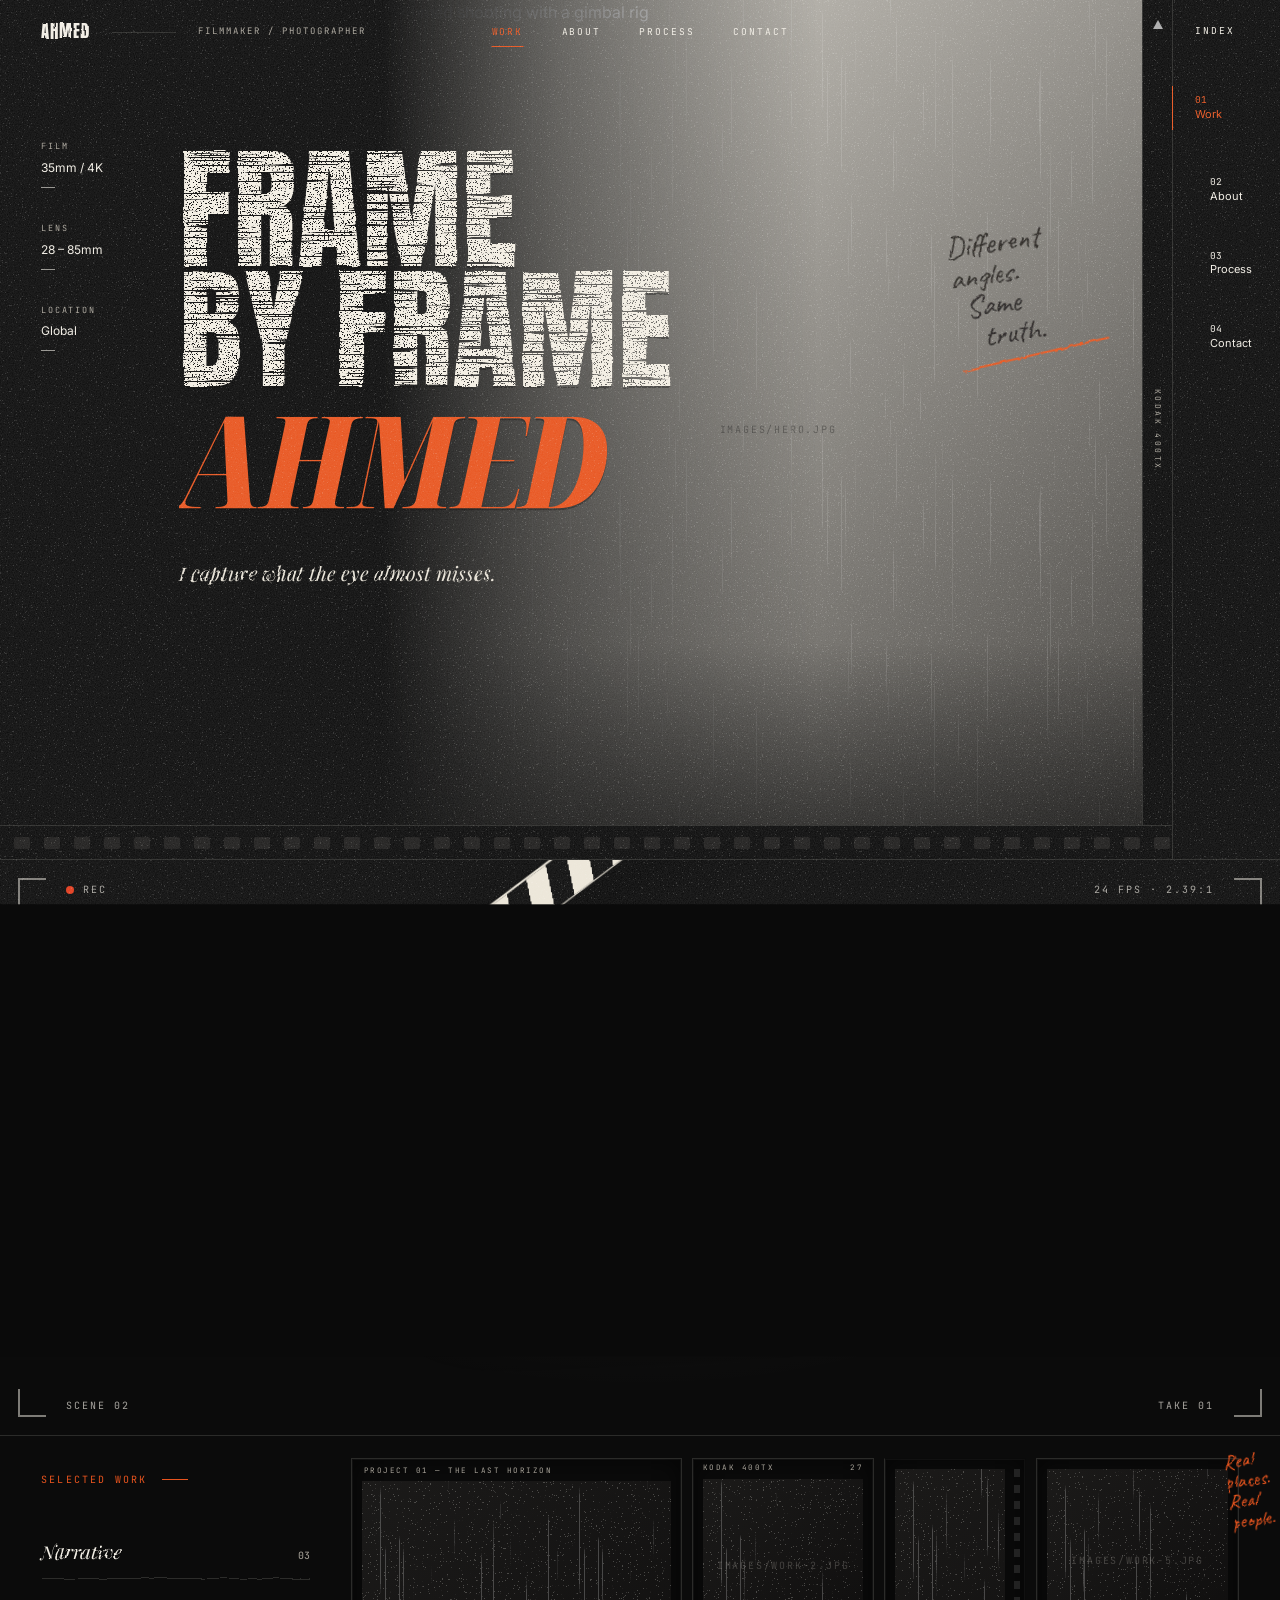
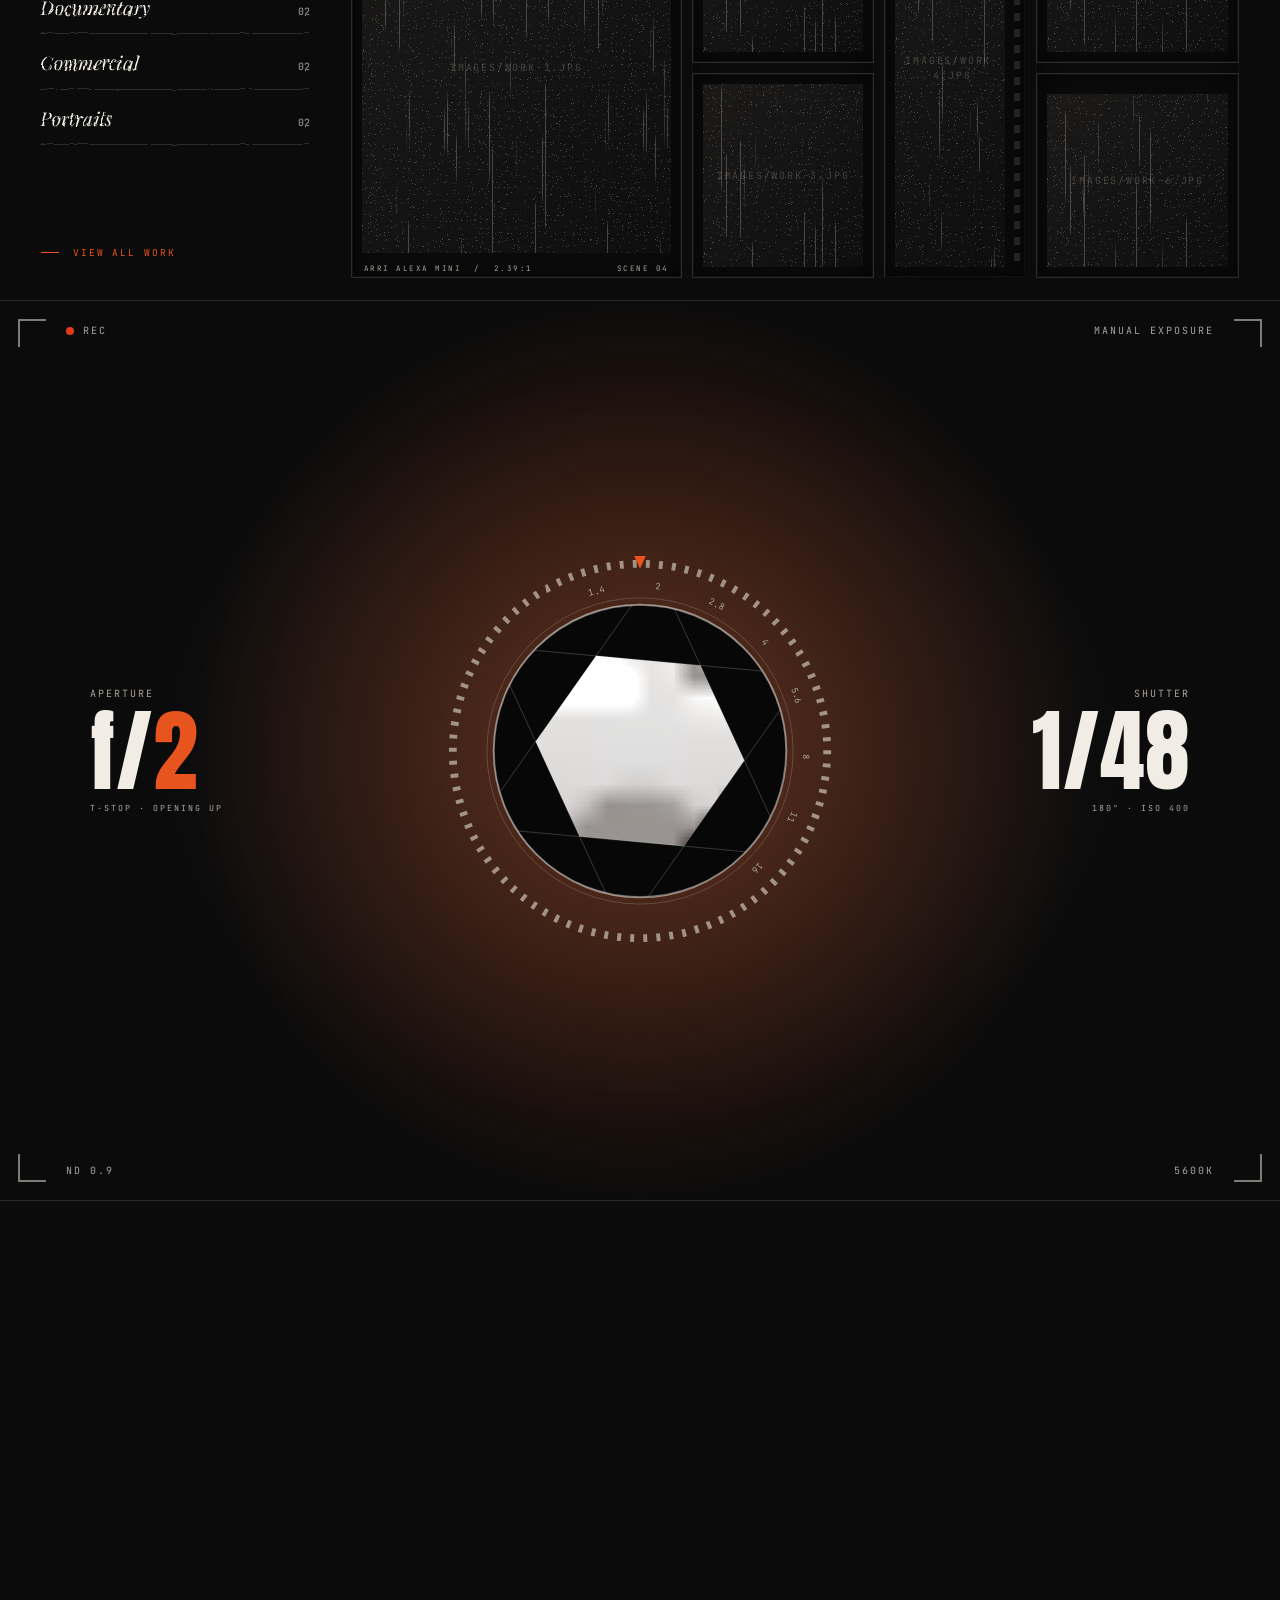
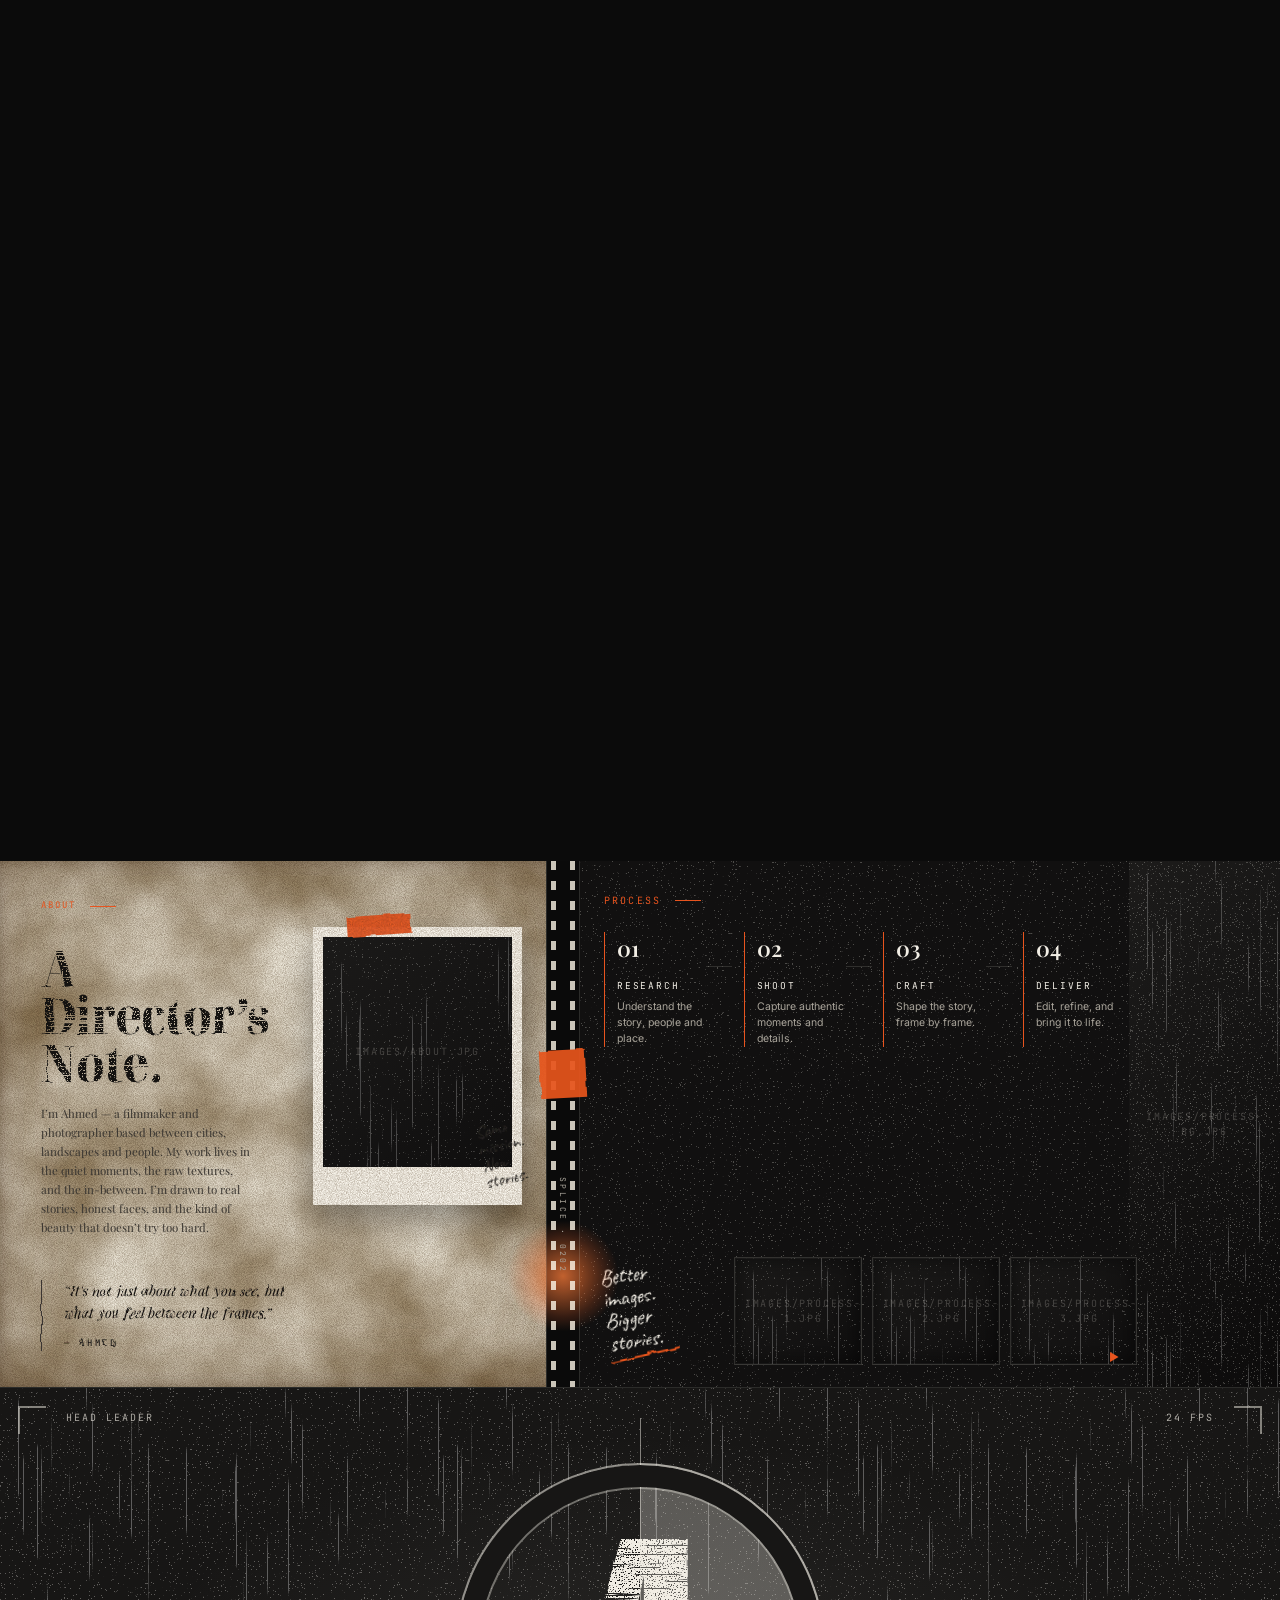
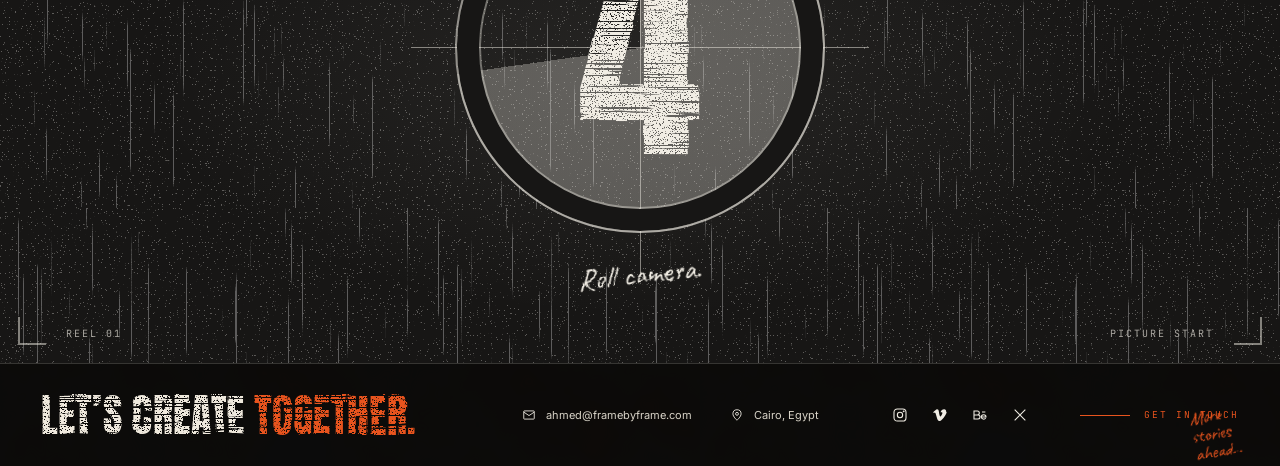
==== reference.html @ 362f600e "Add photographer portfolio website Co-authored-by: Copilot <223556219+Copilot@users.noreply.github.c" ====
<!DOCTYPE html>
<html lang="en">
<head>
<meta charset="UTF-8">
<meta name="viewport" content="width=device-width, initial-scale=1">
<title>Ahmed — Filmmaker / Photographer</title>
<meta name="description" content="Ahmed — Frame by Frame. Filmmaker and photographer. I capture what the eye almost misses.">
<link rel="preconnect" href="https://fonts.googleapis.com">
<link rel="preconnect" href="https://fonts.gstatic.com" crossorigin>
<link href="https://fonts.googleapis.com/css2?family=Anton&family=Caveat:wght@500;600&family=Inter:wght@400;500;600&family=Noto+Serif+Display:ital,wdth,wght@0,62.5..100,400..900;1,62.5..100,400..900&family=JetBrains+Mono:wght@400;500&family=Playfair+Display:ital,wght@0,600;0,700;0,900;1,400;1,700;1,900&display=swap" rel="stylesheet">
<script>if(!matchMedia('(prefers-reduced-motion: reduce)').matches)document.documentElement.classList.add('intro-lock');</script>
<noscript><style>#intro{display:none!important}.intro-lock *{opacity:1!important}.hero-title .ch,.hero-title .pull em{opacity:1!important;transform:none!important}</style></noscript>
<style>
/* =========================================================
   TOKENS
========================================================= */
:root{
  --bg:#0b0b0b;
  --bg-2:#111010;
  --panel:#151413;
  --line:rgba(241,237,228,.14);
  --text:#f1ede4;
  --muted:#a9a49a;
  --paper:#ece6d8;
  --ink:#141210;
  --accent:#e8541e;
  --accent-2:#ff6a2d;
  --f-display:"Playfair Display","Times New Roman",serif;
  --f-hero:"Noto Serif Display","Playfair Display",serif;
  --f-impact:"Anton","Impact",sans-serif;
  --f-body:"Inter",system-ui,sans-serif;
  --f-mono:"JetBrains Mono",ui-monospace,monospace;
  --f-hand:"Caveat","Segoe Script",cursive;
  --pad:clamp(18px,3.2vw,48px);
}
*{box-sizing:border-box;margin:0;padding:0}
html{scroll-behavior:smooth;-webkit-text-size-adjust:100%}
body{background:var(--bg);color:var(--text);font-family:var(--f-body);line-height:1.5;overflow-x:hidden;-webkit-font-smoothing:antialiased}
img{display:block;max-width:100%}
a{color:inherit;text-decoration:none}
ul{list-style:none}
:focus-visible{outline:2px solid var(--accent);outline-offset:3px}

/* film grain overlay */
body::after{
  content:"";position:fixed;inset:-50%;width:200%;height:200%;pointer-events:none;z-index:999;opacity:.09;
  background-image:url("data:image/svg+xml;utf8,<svg xmlns='http://www.w3.org/2000/svg' width='220' height='220'><filter id='n'><feTurbulence type='fractalNoise' baseFrequency='.85' numOctaves='2' stitchTiles='stitch'/><feColorMatrix values='0 0 0 0 1  0 0 0 0 1  0 0 0 0 1  0 0 0 .9 0'/></filter><rect width='100%' height='100%' filter='url(%23n)'/></svg>");
  animation:grain 1s steps(6) infinite;
}
@keyframes grain{
  0%{transform:translate(0,0)}20%{transform:translate(-3%,2%)}40%{transform:translate(2%,-3%)}
  60%{transform:translate(-2%,-1%)}80%{transform:translate(3%,3%)}100%{transform:translate(0,0)}
}

/* =========================================================
   SHARED PIECES
========================================================= */
.mono{font-family:var(--f-mono);font-size:10px;letter-spacing:.22em;text-transform:uppercase}
.label{display:flex;align-items:center;gap:14px;color:var(--accent);font-family:var(--f-mono);font-size:10px;letter-spacing:.22em;text-transform:uppercase}
.label::after{content:"";width:26px;height:1px;background:var(--accent)}
.hand{font-family:var(--f-hand);color:var(--accent);line-height:1;transform:rotate(-6deg);display:inline-block}
.underline-hand{display:block;height:2px;background:var(--accent);border-radius:2px;transform:rotate(-5deg);margin-top:8px}

/* image slots: empty frame until you drop an image in /images */
.ph{position:relative;background:
  linear-gradient(135deg,#1b1a19,#0f0e0e);overflow:hidden}
.ph img{position:absolute;inset:0;width:100%;height:100%;object-fit:cover;filter:grayscale(1) contrast(1.08) brightness(.95);transition:filter .6s ease,transform 1.2s ease}
.ph::before{ /* shown only while the image is missing */
  content:attr(data-file);position:absolute;inset:0;display:grid;place-items:center;text-align:center;padding:10px;
  font-family:var(--f-mono);font-size:10px;letter-spacing:.18em;color:rgba(241,237,228,.22);text-transform:uppercase}
.ph.loaded::before{display:none}
.ph.has-color img{filter:grayscale(.15) contrast(1.05) sepia(.25) saturate(1.2)}
.frame:hover .ph img{transform:scale(1.04)}

/* =========================================================
   HERO
========================================================= */
.hero{position:relative;min-height:min(100vh,860px);display:grid;grid-template-columns:clamp(150px,14vw,190px) 1fr clamp(96px,9vw,108px);
  border-bottom:1px solid var(--line);overflow:hidden;isolation:isolate}
.topbar{position:absolute;top:0;left:0;right:0;z-index:20;height:64px;display:flex;align-items:center;padding:0 var(--pad);gap:22px}
.logo{font-family:var(--f-impact);font-size:17px;letter-spacing:.06em}
.topbar .rule{width:clamp(30px,6vw,64px);height:1px;background:var(--line)}
.topbar .role{color:var(--muted);font-size:9px}
.nav{position:absolute;left:50%;transform:translateX(-50%);display:flex;gap:clamp(22px,3vw,42px)}
.nav a{font-family:var(--f-mono);font-size:9.5px;letter-spacing:.2em;text-transform:uppercase;padding:8px 0;position:relative;transition:color .3s}
.nav a:hover,.nav a.active{color:var(--accent)}
.nav a.active::after{content:"";position:absolute;left:0;right:0;bottom:0;height:1px;background:var(--accent)}
.burger{display:none;margin-left:auto;background:none;border:1px solid var(--line);width:38px;height:38px;cursor:pointer;position:relative;z-index:30}
.burger span{position:absolute;left:10px;right:10px;height:1px;background:var(--text);transition:.3s}
.burger span:nth-child(1){top:14px}.burger span:nth-child(2){top:22px}
.burger.open span:nth-child(1){top:18px;transform:rotate(45deg)}
.burger.open span:nth-child(2){top:18px;transform:rotate(-45deg)}

.meta{padding:140px 0 60px var(--pad);display:flex;flex-direction:column;gap:34px;z-index:5}
.meta div span{display:block;color:var(--muted);font-family:var(--f-mono);font-size:8.5px;letter-spacing:.22em;margin-bottom:6px}
.meta div p{font-size:12px}
.meta div::after{content:"";display:block;width:14px;height:1px;background:var(--text);margin-top:10px;opacity:.6}

.hero-main{position:relative;padding:150px 0 70px 0;z-index:5;min-width:0}
.hero-title{font-family:Impact,"Haettenschweiler","Arial Narrow Bold","Anton",sans-serif;font-weight:400;font-size:clamp(60px,10.4vw,156px);line-height:.9;letter-spacing:.005em;text-transform:uppercase;color:#f3eee3;text-shadow:0 2px 0 rgba(0,0,0,.35)}
.hero-title em{display:block;font-family:var(--f-hero);font-style:italic;font-weight:900;font-stretch:68%;font-variation-settings:"wdth" 68;color:var(--accent);text-transform:uppercase;font-size:.96em;line-height:.95;margin-top:.04em;letter-spacing:-.012em}
.hero-sub{font-family:var(--f-display);font-style:italic;font-size:clamp(15px,1.6vw,20px);margin-top:26px;color:#e7e2d6}

.hero-img{position:absolute;top:0;bottom:0;left:30%;right:clamp(96px,9vw,108px);z-index:1}
.hero-img.ph{background:linear-gradient(135deg,#d8d4cb,#3a3835)}
.hero-img::before{color:rgba(0,0,0,.35)}
.film-edge{position:absolute;z-index:6;top:0;bottom:0;right:clamp(96px,9vw,108px);width:30px;background:#0a0a0a;border-left:1px solid var(--line);display:flex;flex-direction:column;align-items:center;justify-content:space-between;padding:20px 0;color:var(--muted)}
.film-edge b{writing-mode:vertical-rl;font-family:var(--f-mono);font-size:8px;letter-spacing:.3em;font-weight:400}
.film-edge i{width:0;height:0;border:5px solid transparent}
.film-edge .up{border-bottom:9px solid #aaa;border-top:0}
.film-edge .dn{border-top:9px solid #aaa;border-bottom:0}
.hero-note{position:absolute;z-index:7;right:calc(clamp(96px,9vw,108px) + 70px);top:26%;font-size:clamp(22px,2.4vw,32px);color:#2a2724;text-align:left;transform:rotate(-8deg)}
.hero-note .underline-hand{width:150px}
.hero-note span{color:#262321}

.film-strip{position:absolute;z-index:8;left:0;right:clamp(96px,9vw,108px);bottom:0;height:34px;background:#0a0a0a;display:flex;align-items:center;gap:0;padding:0 14px;overflow:hidden;border-top:1px solid var(--line)}
.film-strip i{flex:0 0 auto;width:16px;height:12px;margin-right:14px;background:#1e1d1c;border-radius:2px}
.film-strip .tag{margin-left:auto;color:var(--accent);font-family:var(--f-mono);font-size:9px;display:flex;gap:30px;padding-left:20px}

.index{position:relative;z-index:10;border-left:1px solid var(--line);background:var(--bg);padding:24px 0 24px 22px;display:flex;flex-direction:column}
.index h6{font-family:var(--f-mono);font-size:9.5px;letter-spacing:.22em;font-weight:400;margin-bottom:48px}
.index a{display:block;font-size:11px;color:var(--text);padding:0 0 0 14px;margin-bottom:46px;position:relative;line-height:1.35;border-left:1px solid transparent;transition:.3s}
.index a small{display:block;font-family:var(--f-mono);font-size:9.5px;color:var(--text)}
.index a.active{color:var(--accent);border-left-color:var(--accent);padding:8px 0 8px 12px;margin-left:-23px;padding-left:22px}
.index a.active small{color:var(--accent)}
.index a:hover{color:var(--accent)}

/* =========================================================
   SELECTED WORK
========================================================= */
.work{display:grid;grid-template-columns:clamp(240px,21vw,290px) 1fr;gap:var(--pad);padding:0 var(--pad) 0 var(--pad);border-bottom:1px solid var(--line);background:var(--bg)}
.work-side{padding:36px 0 40px;display:flex;flex-direction:column}
.work-list{margin:50px 0 44px}
.work-list li{display:flex;justify-content:space-between;align-items:baseline;border-bottom:1px solid var(--line);padding:14px 0 12px;font-family:var(--f-display);font-style:italic;font-size:19px;cursor:pointer;transition:.3s}
.work-list li:first-child{padding-top:0}
.work-list li span{font-family:var(--f-mono);font-style:normal;font-size:10px;color:var(--muted)}
.work-list li:hover{color:var(--accent);padding-left:8px}
.view-all{margin-top:auto;display:flex;align-items:center;gap:14px;color:var(--accent);font-family:var(--f-mono);font-size:9.5px;letter-spacing:.2em;text-transform:uppercase}
.view-all::before{content:"";width:18px;height:1px;background:var(--accent);transition:.3s}
.view-all:hover::before{width:34px}

.reel{position:relative;padding:22px 0}
.frames{display:grid;gap:10px;grid-template-columns:2.45fr 1.35fr 1.05fr 1.5fr;grid-template-rows:1fr 1fr;height:100%;min-height:420px}
.frame{position:relative;background:#0a0a0a;border:1px solid var(--line);padding:22px 10px 10px;display:flex;min-height:0}
.frame .ph{flex:1}
.frame>b{position:absolute;left:12px;right:12px;top:6px;display:flex;justify-content:space-between;font-family:var(--f-mono);font-size:7.5px;letter-spacing:.2em;font-weight:400;color:var(--muted);text-transform:uppercase}
.frame>u{position:absolute;left:12px;right:12px;bottom:3px;display:flex;justify-content:space-between;font-family:var(--f-mono);font-size:7.5px;letter-spacing:.2em;text-decoration:none;color:var(--muted);text-transform:uppercase}
.frame.big{grid-row:1/3;padding-bottom:24px}
.frame.tall{grid-row:1/3;border-color:rgba(232,84,30,.0);border-left:1px solid var(--line);padding:10px 20px 10px 10px}
.frame.tall>b{display:none}
.frame.tall::after{content:"";position:absolute;right:5px;top:10px;bottom:10px;width:6px;background:repeating-linear-gradient(180deg,#222 0 8px,transparent 8px 16px)}
.frame.r2{grid-row:1/3;padding:0;border:0;background:none;display:grid;grid-template-rows:1fr 1fr;gap:10px}
.frame.r2 .sub{position:relative;background:#0a0a0a;border:1px solid var(--line);padding:10px;display:flex}
.frame.r2 .sub .ph{flex:1}
.frame.r2 .sub b{position:absolute;left:10px;right:10px;top:3px;display:flex;justify-content:space-between;font-family:var(--f-mono);font-size:7.5px;letter-spacing:.2em;font-weight:400;color:var(--muted)}
.frame.r2 .sub{padding-top:20px}
.frame.stack{grid-row:1/3;display:grid;grid-template-rows:1fr 1fr;gap:10px;padding:0;border:0;background:none}
.frame .col2{display:contents}
.reel-note{position:absolute;right:calc(var(--pad) * -1 + 8px);top:14px;font-size:20px;transform:rotate(-8deg);max-width:70px;z-index:3}

/* =========================================================
   ABOUT + PROCESS
========================================================= */
.lower{display:grid;grid-template-columns:minmax(0,1.02fr) minmax(0,1.3fr);border-bottom:1px solid var(--line)}
.about{background:var(--paper);color:var(--ink);padding:clamp(24px,3vw,40px) var(--pad) 36px;display:grid;grid-template-columns:1.15fr .95fr;gap:20px;position:relative;min-width:0}
.about .label{grid-column:1/-1;font-size:9px}
.about h2{font-family:var(--f-hero);font-weight:800;font-stretch:84%;font-variation-settings:"wdth" 84;font-size:clamp(34px,3.9vw,52px);line-height:.95;letter-spacing:-.02em;margin:12px 0 18px}
.about p.body{font-family:var(--f-display);font-size:11.5px;line-height:1.65;color:#3a3631;max-width:30ch}
.quote{grid-column:1;margin-top:22px;border-left:1px solid #3a3631;padding-left:22px;font-family:var(--f-display);font-style:italic;font-size:14px;line-height:1.55;max-width:300px;position:relative}
.quote cite{display:block;margin-top:14px;font-style:normal;font-family:var(--f-mono);font-size:9px;letter-spacing:.3em}
.polaroid{grid-column:2;grid-row:2/4;align-self:start;justify-self:center;position:relative;background:#f7f3ea;padding:10px 10px 38px;box-shadow:0 14px 30px rgba(0,0,0,.35);transform:rotate(3deg);width:min(100%,250px);margin-top:-6px}
.polaroid .ph{aspect-ratio:1/1.22}
.polaroid::before{content:"";position:absolute;left:34px;top:-12px;width:64px;height:20px;background:var(--accent);opacity:.92;transform:rotate(-4deg);z-index:3}
.polaroid .hand{position:absolute;right:-26px;bottom:20px;font-size:17px;color:#2a2724;transform:rotate(-12deg);text-align:left;width:68px}

.process{position:relative;background:var(--bg-2);padding:clamp(24px,3vw,32px) var(--pad) 22px;display:grid;grid-template-columns:1fr;grid-template-rows:auto auto 1fr;gap:18px;overflow:hidden;min-width:0}
.process-bg{position:absolute;top:0;bottom:0;right:0;width:21%;z-index:0}
.process-bg.ph{background:linear-gradient(135deg,#1c1b1a,#0c0b0b)}
.process-bg::after{content:"";position:absolute;inset:0;background:linear-gradient(90deg,var(--bg-2),transparent 55%);z-index:2}
.process>*{position:relative;z-index:2}
.process .process-bg{position:absolute;z-index:0}
.steps{display:grid;grid-template-columns:repeat(4,1fr);gap:clamp(14px,2vw,26px);padding-right:clamp(0px,16%,170px);margin-top:6px}
.step{border-left:1px solid var(--accent);padding-left:12px;position:relative;min-width:0}
.step h4{font-family:var(--f-display);font-weight:600;font-size:22px;color:var(--text);margin-bottom:14px}
.step h5{font-family:var(--f-mono);font-size:9.5px;letter-spacing:.2em;font-weight:400;margin-bottom:6px}
.step p{font-size:10.5px;color:var(--muted);line-height:1.5;max-width:16ch}
.step::after{content:"";position:absolute;top:34px;right:-14px;width:clamp(10px,2vw,28px);height:1px;background:var(--line)}
.step:last-child::after{display:none}
.process-foot{display:grid;grid-template-columns:120px repeat(3,1fr);gap:10px;align-items:end;padding-right:clamp(0px,16%,170px)}
.process-foot .hand{font-size:22px;color:var(--text);text-align:left;transform:rotate(-8deg);margin-bottom:12px}
.process-foot .hand .underline-hand{width:70px;margin-top:4px}
.thumb.ph{aspect-ratio:1.18/1;border:1px solid var(--line)}
.process .arrow-r{position:absolute;right:calc(21% + 10px);bottom:22px;color:var(--accent);font-size:11px;z-index:3}

/* =========================================================
   FOOTER CTA
========================================================= */
.cta{display:grid;grid-template-columns:auto 1fr auto auto;gap:clamp(20px,4vw,60px);align-items:center;padding:28px var(--pad);background:var(--bg)}
.cta h3{font-family:var(--f-impact);font-weight:400;font-size:clamp(30px,3.6vw,48px);line-height:1;letter-spacing:.005em;text-transform:uppercase;transform:scaleX(.92);transform-origin:left;color:#efe9dd;white-space:nowrap}
.cta h3 span{color:var(--accent)}
.contact{display:flex;gap:clamp(18px,3vw,50px);justify-content:center;font-size:11px;color:#d9d4c8;flex-wrap:wrap}
.contact a,.contact p{display:flex;align-items:center;gap:10px}
.contact svg{width:14px;height:14px;stroke:var(--text);fill:none;stroke-width:1.5}
.contact a:hover{color:var(--accent)}
.social{display:flex;gap:22px;align-items:center}
.social a{width:18px;height:18px;display:grid;place-items:center;transition:.3s}
.social svg{width:16px;height:16px;fill:none;stroke:var(--text);stroke-width:1.6}
.social svg.f{fill:var(--text);stroke:none}
.social a:hover svg{stroke:var(--accent)}.social a:hover svg.f{fill:var(--accent)}
.get{display:flex;align-items:center;gap:14px;color:var(--accent);font-family:var(--f-mono);font-size:9.5px;letter-spacing:.2em;text-transform:uppercase;white-space:nowrap;position:relative}
.get::before{content:"";width:50px;height:1px;background:var(--accent);transition:.3s}
.get:hover::before{width:76px}
.cta-note{position:absolute;right:var(--pad);bottom:6px;font-size:18px;transform:rotate(-10deg)}

/* scroll reveal (single, subtle) */
.rv{opacity:0;transform:translateY(18px);transition:opacity .9s ease,transform .9s ease}
.rv.in{opacity:1;transform:none}
@media (prefers-reduced-motion:reduce){
  body::after{animation:none}
  .rv{opacity:1;transform:none;transition:none}
  html{scroll-behavior:auto}
}


/* =========================================================
   GRUNGE LAYER  (dust, scratches, worn print, paper)
========================================================= */
:root{
  --dust:url("data:image/svg+xml;utf8,<svg xmlns='http://www.w3.org/2000/svg' width='400' height='400'><filter id='f'><feTurbulence type='fractalNoise' baseFrequency='.55' numOctaves='3' seed='5'/><feColorMatrix values='0 0 0 0 1  0 0 0 0 .97  0 0 0 0 .9  26 0 0 0 -18.6'/></filter><rect width='100%' height='100%' filter='url(%23f)'/></svg>");
  --scratch:url("data:image/svg+xml;utf8,<svg xmlns='http://www.w3.org/2000/svg' width='600' height='600'><filter id='f'><feTurbulence type='fractalNoise' baseFrequency='.9 .0035' numOctaves='2' seed='9'/><feColorMatrix values='0 0 0 0 1  0 0 0 0 1  0 0 0 0 1  40 0 0 0 -29.2'/></filter><rect width='100%' height='100%' filter='url(%23f)'/></svg>");
  --stain:url("data:image/svg+xml;utf8,<svg xmlns='http://www.w3.org/2000/svg' width='500' height='500'><filter id='f'><feTurbulence type='fractalNoise' baseFrequency='.012' numOctaves='4' seed='3'/><feColorMatrix values='0 0 0 0 .25  0 0 0 0 .17  0 0 0 0 .08  0 0 0 1.4 -.35'/></filter><rect width='100%' height='100%' filter='url(%23f)'/></svg>");
  --fiber:url("data:image/svg+xml;utf8,<svg xmlns='http://www.w3.org/2000/svg' width='300' height='300'><filter id='f'><feTurbulence type='fractalNoise' baseFrequency='1.1' numOctaves='2' seed='1'/><feColorMatrix values='0 0 0 0 .2  0 0 0 0 .15  0 0 0 0 .1  0 0 0 .9 -.28'/></filter><rect width='100%' height='100%' filter='url(%23f)'/></svg>");
}
/* stronger grain */
body::after{opacity:.14}
/* flickering dust + scratches across the whole page, like a projected print */
body::before{
  content:"";position:fixed;inset:0;pointer-events:none;z-index:998;opacity:.14;mix-blend-mode:screen;
  background-image:var(--dust);background-size:400px 400px;
  animation:flick 1.2s steps(3) infinite;
}
@keyframes flick{
  0%{background-position:0 0}33%{background-position:-140px 90px}66%{background-position:90px -170px}100%{background-position:0 0}
}

/* worn print on big type */
.hero-title{filter:none}
.hero-title .title-wear{filter:url(#distress)}
.cta h3{filter:url(#distress)}
.logo{filter:url(#rough)}
.about h2{filter:url(#distress)}
.hero-sub,.quote,.work-list li{filter:url(#rough)}
.hand,.underline-hand{filter:url(#rough)}

/* every photo slot: dust, scratches, crushed blacks, vignette */
.ph::after{
  content:"";position:absolute;inset:0;z-index:3;pointer-events:none;mix-blend-mode:screen;opacity:.22;
  background-image:var(--dust),var(--scratch),radial-gradient(ellipse at center,transparent 55%,rgba(0,0,0,.55) 100%);
  background-size:260px 260px,420px 420px,100% 100%;
}
.hero-img::after{z-index:3;opacity:.12}
.hero-img .grad{position:absolute;inset:0;z-index:4;pointer-events:none;
  background:linear-gradient(90deg,var(--bg) 0%,rgba(11,11,11,.55) 22%,rgba(11,11,11,0) 55%),linear-gradient(0deg,rgba(11,11,11,.7),transparent 25%)}
.ph img{filter:grayscale(1) contrast(1.1) brightness(.96)}
.ph.has-color img{filter:grayscale(.1) contrast(1.1) sepia(.3) saturate(1.15) brightness(.96)}

/* paper: fibres, coffee stains, burnt edges */
.about{background-color:var(--paper);background-image:var(--stain),var(--fiber);background-size:700px 700px,300px 300px;background-blend-mode:multiply}
.about::before{content:"";position:absolute;inset:0;pointer-events:none;z-index:0;
  box-shadow:inset 0 0 70px rgba(60,35,10,.38),inset 0 0 12px rgba(40,20,5,.35)}
.about>*{position:relative;z-index:1}
.about .polaroid{position:relative}
.polaroid{background-image:var(--fiber);background-blend-mode:multiply;background-size:300px}
.polaroid::before{filter:url(#rough);background-image:var(--fiber);background-blend-mode:multiply}

/* film frames: worn edges */
.frame,.frame.r2 .sub,.thumb{box-shadow:inset 0 0 0 1px rgba(255,255,255,.04),inset 0 0 22px rgba(0,0,0,.6)}
section,footer,.process{position:relative}
.process::before{content:"";position:absolute;inset:0;pointer-events:none;z-index:1;opacity:.25;mix-blend-mode:screen;
  background-image:var(--dust);background-size:300px 300px}
.cta{background-image:var(--stain);background-size:700px;background-blend-mode:soft-light}

@media (prefers-reduced-motion:reduce){body::before{animation:none}}


/* =========================================================
   ENTRANCE — camera power-on: viewfinder → focus lock → shutter opens
========================================================= */
html.intro-lock{overflow:hidden}
#intro{position:fixed;inset:0;z-index:1000;pointer-events:none;display:none}
html.intro-lock #intro{display:block;pointer-events:auto;cursor:pointer}
#intro .blade{position:absolute;left:0;right:0;height:50.2%;background:#0a0a0a;transition:transform 1s cubic-bezier(.76,0,.24,1)}
#intro .blade.top{top:0;border-bottom:1px solid rgba(232,84,30,.0)}
#intro .blade.bot{bottom:0}
#intro.open .blade.top{transform:translateY(-101%)}
#intro.open .blade.bot{transform:translateY(101%)}
#intro .vf{position:absolute;inset:0;transition:opacity .35s ease;color:#e9e4d8;font-family:var(--f-mono);font-size:clamp(9px,1.1vw,12px);letter-spacing:.2em;text-transform:uppercase}
#intro.open .vf{opacity:0}
#intro .vf::before{ /* rule-of-thirds grid */
  content:"";position:absolute;inset:7%;opacity:.12;
  background:linear-gradient(#fff,#fff) 33.33% 0/1px 100% no-repeat,linear-gradient(#fff,#fff) 66.66% 0/1px 100% no-repeat,
             linear-gradient(#fff,#fff) 0 33.33%/100% 1px no-repeat,linear-gradient(#fff,#fff) 0 66.66%/100% 1px no-repeat}
#intro .c{position:absolute;width:clamp(18px,3vw,34px);height:clamp(18px,3vw,34px);border:2px solid #e9e4d8;opacity:.9}
#intro .c.tl{top:5%;left:4%;border-right:0;border-bottom:0}
#intro .c.tr{top:5%;right:4%;border-left:0;border-bottom:0}
#intro .c.bl{bottom:5%;left:4%;border-right:0;border-top:0}
#intro .c.br{bottom:5%;right:4%;border-left:0;border-top:0}
#intro .rec{position:absolute;top:calc(5% + 6px);left:calc(4% + 48px);display:flex;align-items:center;gap:10px}
#intro .rec i{width:10px;height:10px;border-radius:50%;background:#e23b1c;animation:blink 1s steps(2) infinite}
@keyframes blink{50%{opacity:0}}
#intro .tr-info{position:absolute;top:calc(5% + 6px);right:calc(4% + 48px);text-align:right}
#intro .bl-info{position:absolute;bottom:calc(5% + 4px);left:calc(4% + 48px)}
#intro .br-info{position:absolute;bottom:calc(5% + 4px);right:calc(4% + 48px);display:flex;align-items:center;gap:10px}
#intro .batt{width:24px;height:11px;border:1.5px solid #e9e4d8;padding:1.5px;display:flex;gap:2px}
#intro .batt b{flex:1;background:#e9e4d8}
#intro .exp{position:absolute;bottom:calc(5% + 4px);left:50%;transform:translateX(-50%);display:flex;align-items:flex-end;gap:7px;opacity:.85}
#intro .exp i{width:1px;height:8px;background:#e9e4d8}
#intro .exp i:nth-child(4n+1){height:14px}
#intro .exp em{font-style:normal;font-size:9px;letter-spacing:.1em;margin:0 6px 0}
#intro .focus{position:absolute;left:50%;top:50%;width:clamp(86px,12vw,150px);aspect-ratio:1.35;transform:translate(-50%,-50%);
  animation:hunt 1.5s cubic-bezier(.3,.7,.3,1) both}
#intro .focus span{position:absolute;width:24%;height:24%;border:2px solid currentColor}
#intro .focus span:nth-child(1){top:0;left:0;border-right:0;border-bottom:0}
#intro .focus span:nth-child(2){top:0;right:0;border-left:0;border-bottom:0}
#intro .focus span:nth-child(3){bottom:0;left:0;border-right:0;border-top:0}
#intro .focus span:nth-child(4){bottom:0;right:0;border-left:0;border-top:0}
#intro .focus::after{content:"";position:absolute;left:50%;top:50%;width:5px;height:5px;margin:-2.5px;background:currentColor;border-radius:50%}
#intro.locked .focus{color:var(--accent);animation:lock .35s ease-out both}
@keyframes hunt{
  0%{transform:translate(-50%,-50%) scale(2.2);filter:blur(5px);opacity:0}
  25%{opacity:1}
  45%{transform:translate(-50%,-50%) scale(.7);filter:blur(2px)}
  70%{transform:translate(-50%,-50%) scale(1.25);filter:blur(3px)}
  100%{transform:translate(-50%,-50%) scale(1);filter:blur(0)}
}
@keyframes lock{0%{transform:translate(-50%,-50%) scale(1.12)}100%{transform:translate(-50%,-50%) scale(1)}}
#intro .af{position:absolute;left:50%;top:calc(50% + clamp(60px,8.5vw,100px));transform:translateX(-50%);opacity:0;color:var(--accent);transition:opacity .2s}
#intro.locked .af{opacity:1}
#intro .name{position:absolute;left:50%;top:calc(50% - clamp(90px,12vw,140px));transform:translateX(-50%);font-family:var(--f-impact);font-size:clamp(22px,3.4vw,40px);letter-spacing:.08em;color:#f1ede4;white-space:nowrap;opacity:0;animation:nameIn .6s .5s ease-out both}
@keyframes nameIn{from{opacity:0;letter-spacing:.3em;filter:blur(6px)}to{opacity:.95;letter-spacing:.08em;filter:blur(0)}}
#intro .flash{position:absolute;inset:0;background:#fff;opacity:0;pointer-events:none}
#intro.open .flash{animation:flash .45s ease-out both}
@keyframes flash{0%{opacity:.0}12%{opacity:.85}100%{opacity:0}}

/* hero entrance after the shutter opens: exposure settles, dolly push-in, focus pull */
html.intro-lock:not(.go) .hero-main,
html.intro-lock:not(.go) .hero-img,
html.intro-lock:not(.go) .topbar,
html.intro-lock:not(.go) .meta,
html.intro-lock:not(.go) .index,
html.intro-lock:not(.go) .hero-note,
html.intro-lock:not(.go) .film-strip,
html.intro-lock:not(.go) .film-edge{opacity:0}
html.go .hero-img{animation:expose 1.8s .05s cubic-bezier(.2,.7,.2,1) both}
html.go .hero-img img{animation:dolly 2.6s cubic-bezier(.2,.7,.2,1) both}
html.go .hero-main{animation:focusPull 1.3s .25s cubic-bezier(.2,.7,.2,1) both}
html.go .topbar,html.go .meta,html.go .index,html.go .film-strip,html.go .film-edge{animation:fadeUp .9s .9s ease-out both}
html.go .hero-note{animation:noteIn .8s 1.5s ease-out both}
@keyframes expose{0%{opacity:0;filter:brightness(3.4) contrast(.5)}35%{opacity:1}100%{opacity:1;filter:none}}
@keyframes dolly{from{transform:scale(1.14)}to{transform:scale(1)}}
@keyframes focusPull{0%{opacity:0;filter:blur(18px)}60%{opacity:1}100%{opacity:1;filter:blur(0)}}
@keyframes fadeUp{from{opacity:0}to{opacity:1}}
@keyframes noteIn{from{opacity:0}to{opacity:1}}

/* typewriter headline + pull-down name */
.hero-title .ch{position:relative;opacity:0}
.hero-title .ch::after{content:"";position:absolute;right:-.045em;top:.14em;width:.05em;height:.72em;background:var(--accent);opacity:0}
html.go .hero-title .ch{animation:typeIn 0s var(--d) forwards}
html.go .hero-title .ch::after{animation:caretOn .085s var(--d) steps(1) forwards}
html.go .hero-title .ch.last::after{animation:caretEnd 2.2s var(--d) steps(1) forwards}
@keyframes typeIn{to{opacity:1}}
@keyframes caretOn{0%{opacity:1}99%{opacity:1}100%{opacity:0}}
@keyframes caretEnd{0%,24%{opacity:1}25%,49%{opacity:0}50%,74%{opacity:1}75%,100%{opacity:0}}
.hero-title .pull{display:block;overflow:hidden;padding:.04em .25em .1em 0;margin-top:.02em}
.hero-title .pull em{margin-top:0;transform:translateY(-115%)}
html.go .hero-title .pull em{animation:pullDown .95s 2.12s cubic-bezier(.3,.9,.3,1) forwards}
@keyframes pullDown{0%{transform:translateY(-115%)}62%{transform:translateY(7%)}80%{transform:translateY(-2%)}100%{transform:translateY(0)}}
html.go .hero-main{animation:none}
html.go .hero-sub{animation:fadeUp .8s 2.82s ease-out both}
html:not(.go) .hero-sub{opacity:0}
@media (prefers-reduced-motion:reduce){.hero-title .ch{opacity:1!important;animation:none!important}.hero-title .ch::after{display:none}.hero-title .pull em{transform:none!important;animation:none!important}html:not(.go) .hero-sub{opacity:1}}
@media (prefers-reduced-motion:reduce){#intro{display:none!important}html.go .hero-img,html.go .hero-img img,html.go .hero-main,html.go .topbar,html.go .meta,html.go .index,html.go .film-strip,html.go .film-edge,html.go .hero-note{animation:none!important}}

/* =========================================================
   RESPONSIVE
========================================================= */
@media (max-width:1180px){
  .lower{grid-template-columns:1fr}
  .process{min-height:380px}
  .steps,.process-foot{padding-right:clamp(0px,18%,160px)}
}
@media (max-width:980px){
  .hero{grid-template-columns:1fr;min-height:auto}
  .meta{display:none}
  .index{display:none}
  .hero-main{padding:130px var(--pad) 360px}
  .hero-img{left:0;right:0;top:auto;height:62%;bottom:0}
  .hero-img .grad{background:linear-gradient(180deg,var(--bg) 0%,rgba(11,11,11,.4) 40%,transparent 70%)}
  .film-edge{display:none}
  .film-strip{right:0}
  .hero-note{right:6%;top:auto;bottom:34%}
  .hero-title{font-size:clamp(56px,17vw,120px)}
  .work{grid-template-columns:1fr}
  .work-side{padding-bottom:0}
  .work-list{display:grid;grid-template-columns:1fr 1fr;column-gap:30px;margin:28px 0 22px}
  .work-list li:first-child{padding-top:14px}
  .view-all{margin-top:0}
  .reel{padding-top:10px;padding-bottom:30px}
  .frames{grid-template-columns:1fr 1fr;grid-template-rows:auto;height:auto;min-height:0}
  .frame,.frame.big,.frame.tall,.frame.r2,.frame.stack{grid-row:auto}
  .frame.big{grid-column:1/-1;aspect-ratio:16/9}
  .frame.tall{aspect-ratio:3/4}
  .frame.r2{grid-template-rows:none}
  .frame.r2 .sub{aspect-ratio:4/3}
  .reel-note{display:none}
  .cta{grid-template-columns:1fr 1fr;gap:22px}
  .cta h3{grid-column:1/-1;white-space:normal}
  .contact{justify-content:flex-start;grid-column:1/-1}
  .get{justify-self:end}
}
@media (max-width:760px){
  .topbar{height:60px}
  .topbar .rule,.topbar .role{display:none}
  .burger{display:block}
  .nav{position:fixed;inset:0;transform:none;background:rgba(11,11,11,.97);flex-direction:column;align-items:center;justify-content:center;gap:30px;opacity:0;pointer-events:none;transition:.35s;z-index:25}
  .nav.open{opacity:1;pointer-events:auto}
  .nav a{font-size:14px}
  .about{grid-template-columns:1fr}
  .about p.body{max-width:46ch}
  .polaroid{grid-column:1;grid-row:auto;justify-self:center;margin:28px 0 0;width:min(78%,260px)}
  .quote{grid-column:1}
  .steps{grid-template-columns:1fr 1fr;padding-right:0;gap:28px 20px}
  .step::after{display:none}
  .step p{max-width:24ch}
  .process-foot{padding-right:0;grid-template-columns:repeat(3,1fr)}
  .process-foot .hand{grid-column:1/-1;margin:0 0 4px}
  .process-bg{width:100%;opacity:.28}
  .process .arrow-r{display:none}
}
@media (max-width:520px){
  .work-list{grid-template-columns:1fr}
  .frames{grid-template-columns:1fr}
  .frame.big{aspect-ratio:4/3}
  .frame.tall{aspect-ratio:4/5}
  .frame.r2{grid-template-columns:none}
  .hero-main{padding-bottom:300px}
  .hero-sub{font-size:15px}
  .cta{grid-template-columns:1fr}
  .get{justify-self:start}
  .social{justify-self:start}
  .cta-note{position:static;margin-top:4px}
}

/* =========================================================
   CINEMATIC CUTS — camera interludes between sections
   1 clapperboard · 2 aperture pull · 3 film-leader countdown · film splice
========================================================= */
.cut{position:relative;overflow:hidden;isolation:isolate;display:grid;align-content:center;justify-items:center;gap:26px;min-height:clamp(380px,64vh,580px);padding:70px var(--pad);border-bottom:1px solid var(--line);background:var(--bg)}
.cut::before{content:"";position:absolute;inset:0;z-index:0;pointer-events:none;background:radial-gradient(ellipse 55% 60% at 50% 50%,rgba(241,237,228,.07),transparent 70%)}
.cut>*{position:relative;z-index:2}
.cut>.hud,.cut>.flash,.cut>.flare,.cut>.c{position:absolute}
.cut>.c{z-index:3;width:clamp(16px,2.4vw,28px);height:clamp(16px,2.4vw,28px);border:2px solid rgba(241,237,228,.5)}
.cut>.c.tl{top:18px;left:18px;border-right:0;border-bottom:0}
.cut>.c.tr{top:18px;right:18px;border-left:0;border-bottom:0}
.cut>.c.bl{bottom:18px;left:18px;border-right:0;border-top:0}
.cut>.c.br{bottom:18px;right:18px;border-left:0;border-top:0}
.hud{z-index:3;display:flex;align-items:center;gap:9px;font-family:var(--f-mono);font-size:clamp(8.5px,1vw,10px);letter-spacing:.2em;text-transform:uppercase;color:rgba(241,237,228,.68)}
.hud.tl{top:22px;left:66px}.hud.tr{top:22px;right:66px}.hud.bl{bottom:22px;left:66px}.hud.br{bottom:22px;right:66px}
.hud i{width:8px;height:8px;border-radius:50%;background:#e23b1c;animation:blink 1s steps(2) infinite}
.hud.ps.on{color:var(--accent)}
.cut .flash{inset:0;z-index:4;background:#fff;opacity:0;pointer-events:none}
.cut .cap{font-size:clamp(20px,2.4vw,30px);color:var(--text)}

/* 1 · clapperboard — arm closes as you scroll, snaps shut once */
.slate{width:clamp(250px,36vw,440px);transform:rotate(-3deg);filter:drop-shadow(0 30px 40px rgba(0,0,0,.65))}
.slate .arm,.slate .stick{height:clamp(26px,3.6vw,44px);border:2px solid #ece6d8;background:repeating-linear-gradient(115deg,#0c0c0c 0 22px,#ece6d8 22px 44px)}
.slate .arm{transform-origin:0 100%;transform:rotate(var(--a,-34deg));position:relative;z-index:2;border-bottom-width:1px}
.slate .stick{background-position:22px 0;border-top-width:1px;border-bottom:0}
.slate .board{display:grid;grid-template-columns:1fr 1fr;background:#0c0c0c;border:2px solid #ece6d8;border-top:0;color:#ece6d8}
.slate .board div{padding:12px 14px 14px;border:1px solid rgba(236,230,216,.45);font-family:var(--f-hand);font-size:clamp(21px,2.7vw,31px);line-height:1.1}
.slate .board div:first-child{grid-column:1/-1}
.slate .board span{display:block;margin-bottom:4px;font-family:var(--f-mono);font-size:8.5px;letter-spacing:.22em;text-transform:uppercase;color:var(--accent)}
.slate-cut.snap .board{animation:jolt .32s ease-out}
.slate-cut.snap .flash{animation:flash .4s ease-out}
@keyframes jolt{0%{transform:none}30%{transform:translateY(5px) rotate(.7deg)}62%{transform:translateY(-2px)}100%{transform:none}}

/* 2 · aperture — iris opens f/16 → f/1.4, light blooms into the next scene */
.iris{--glow:.3;background:radial-gradient(circle at 50% 50%,rgba(232,84,30,calc(var(--glow)*.4)),transparent 58%),var(--bg)}
.iris-wrap{display:grid;grid-template-columns:minmax(0,1fr) auto minmax(0,1fr);align-items:center;gap:clamp(18px,4vw,70px);width:min(1100px,100%)}
.iris svg{width:clamp(230px,32vw,390px);height:auto;display:block;overflow:visible}
.iris text{font:9px var(--f-mono);fill:#a9a49a;text-anchor:middle;dominant-baseline:central;letter-spacing:.05em}
.readout{display:grid;gap:10px;font-family:var(--f-mono);font-size:10px;letter-spacing:.2em;text-transform:uppercase;color:var(--muted)}
.readout.r{text-align:right;justify-items:end}
.readout b{font-family:var(--f-impact);font-weight:400;font-size:clamp(46px,7vw,96px);line-height:.9;letter-spacing:.01em;color:var(--text);text-transform:none}
.readout b em{font-style:normal;color:var(--accent)}
.iris .flare{inset:0;z-index:3;opacity:0;pointer-events:none;mix-blend-mode:screen;background:radial-gradient(circle at 50% 50%,rgba(255,238,214,.95),rgba(255,190,130,.35) 38%,transparent 70%)}

/* 3 · film leader — 5·4·3·2, picture start */
.leader{background:#171615}
.leader::after{content:"";position:absolute;inset:0;z-index:1;pointer-events:none;opacity:.3;mix-blend-mode:screen;background-image:var(--dust),var(--scratch);background-size:300px 300px,420px 420px}
.ldr{--ring:clamp(14px,2vw,22px);position:relative;width:clamp(230px,32vw,370px);aspect-ratio:1;display:grid;place-items:center}
.ldr .sw{position:absolute;inset:0;border-radius:50%;background:conic-gradient(from 0deg,rgba(241,237,228,.3) var(--sw,0deg),transparent 0)}
.ldr::after{content:"";position:absolute;inset:0;z-index:2;border-radius:50%;border:2px solid rgba(241,237,228,.55);box-shadow:inset 0 0 0 var(--ring) #171615,inset 0 0 0 calc(var(--ring) + 2px) rgba(241,237,228,.4);pointer-events:none}
.ldr .xh{position:absolute;inset:-12%;z-index:1;background:linear-gradient(rgba(241,237,228,.5),rgba(241,237,228,.5)) 50% 0/1px 100% no-repeat,linear-gradient(rgba(241,237,228,.5),rgba(241,237,228,.5)) 0 50%/100% 1px no-repeat}
.ldr .n{position:relative;z-index:3;font-family:var(--f-impact);font-weight:400;font-size:clamp(130px,22vw,250px);line-height:1;color:#f1ede4;filter:url(#distress)}
.leader.pop .flash{animation:flash .35s ease-out}

/* splice — the two columns are two reels taped together */
.seam{display:none;z-index:6;pointer-events:none;background:#0a0a0a;border:solid var(--line);
  background:repeating-linear-gradient(180deg,rgba(236,230,216,.85) 0 9px,transparent 9px 20px) 4px 0/5px 100% no-repeat,repeating-linear-gradient(180deg,rgba(236,230,216,.85) 0 9px,transparent 9px 20px) calc(100% - 4px) 0/5px 100% no-repeat,#0a0a0a}
.seam::after{content:"";position:absolute;background:var(--accent);opacity:.92;filter:url(#rough)}
.seam b{position:absolute;font-family:var(--f-mono);font-size:8px;letter-spacing:.3em;font-weight:400;text-transform:uppercase;color:var(--muted)}
@media (min-width:1181px){
  .seam{display:block;position:absolute;top:0;bottom:0;left:43.97%;width:26px;transform:translateX(-50%);border-width:0 1px}
  .seam::after{left:-7px;right:-7px;top:36%;height:48px;transform:rotate(-3deg)}
  .seam b{left:50%;top:60%;writing-mode:vertical-rl;transform:translateX(-50%)}
}
@media (max-width:1180px){
  .seam{display:block;position:relative;height:28px;border-width:1px 0;
    background:repeating-linear-gradient(90deg,rgba(236,230,216,.85) 0 9px,transparent 9px 20px) 0 4px/100% 5px no-repeat,repeating-linear-gradient(90deg,rgba(236,230,216,.85) 0 9px,transparent 9px 20px) 0 calc(100% - 4px)/100% 5px no-repeat,#0a0a0a}
  .seam::after{top:-7px;bottom:-7px;left:38%;width:48px;transform:rotate(-3deg)}
  .seam b{top:50%;right:var(--pad);transform:translateY(-50%)}
}
@media (max-width:760px){
  .iris-wrap{grid-template-columns:1fr;justify-items:center;text-align:center}
  .iris-wrap svg{order:-1}
  .readout,.readout.r{text-align:center;justify-items:center}
  .readout b{font-size:clamp(44px,15vw,64px)}
}
@media (max-width:520px){.hud.bl,.hud.tr{display:none}}
@media (prefers-reduced-motion:reduce){.slate-cut.snap .board,.slate-cut.snap .flash,.leader.pop .flash{animation:none}.hud i{animation:none}}

/* photos inside the cuts */
.cut>.cutbg{position:absolute;inset:0;z-index:0;width:100%;height:100%;object-fit:cover;opacity:.2;filter:grayscale(1) contrast(1.2) brightness(.9);transform:translateY(var(--py,0px)) scale(1.2);will-change:transform;
  -webkit-mask-image:radial-gradient(ellipse 70% 75% at 50% 50%,#000 25%,transparent 85%);mask-image:radial-gradient(ellipse 70% 75% at 50% 50%,#000 25%,transparent 85%)}
.leader>.cutbg{opacity:.14}
/* splice: light leak slides down the film as you scroll */
.seam::before{content:"";position:absolute;inset:0 -46px;pointer-events:none;mix-blend-mode:screen;
  background:radial-gradient(ellipse 60% 14% at 50% var(--ly,30%),rgba(255,120,50,.75),rgba(255,106,45,.18) 55%,transparent 75%)}
.seam b{z-index:2}
@media (min-width:1181px){.seam{width:34px}}
@media (max-width:1180px){.seam::before{inset:-34px 0;background:radial-gradient(ellipse 14% 60% at var(--ly,30%) 50%,rgba(255,120,50,.75),rgba(255,106,45,.18) 55%,transparent 75%)}}

/* aperture is pinned: the page holds here until the iris is fully open */
.pin{position:relative;height:240vh}
.pin>.iris{position:sticky;top:0;height:100vh;height:100dvh;min-height:0}
@media (prefers-reduced-motion:reduce){.pin{height:auto}.pin>.iris{position:relative;height:auto;min-height:clamp(380px,64vh,580px)}}
</style>
</head>
<body>

<svg width="0" height="0" style="position:absolute" aria-hidden="true" focusable="false">
  <defs>
    <!-- distressed print: rough edges + worn-away specks + scratches (for big type) -->
    <filter id="distress" x="-4%" y="-6%" width="108%" height="112%" color-interpolation-filters="sRGB">
      <feTurbulence type="fractalNoise" baseFrequency="0.035" numOctaves="3" seed="7" result="warp"/>
      <feDisplacementMap in="SourceGraphic" in2="warp" scale="3.6" xChannelSelector="R" yChannelSelector="G" result="rough"/>
      <feTurbulence type="fractalNoise" baseFrequency="0.75" numOctaves="2" seed="11" result="grit"/>
      <feColorMatrix in="grit" type="matrix" values="0 0 0 0 0  0 0 0 0 0  0 0 0 0 0  15 0 0 0 -5.1" result="speck"/>
      <feTurbulence type="fractalNoise" baseFrequency="0.012 0.55" numOctaves="2" seed="4" result="streak"/>
      <feColorMatrix in="streak" type="matrix" values="0 0 0 0 0  0 0 0 0 0  0 0 0 0 0  22 0 0 0 -7.48" result="scratch"/>
      <feComposite in="rough" in2="speck" operator="in" result="a"/>
      <feComposite in="a" in2="scratch" operator="in"/>
    </filter>
    <!-- lighter wear for small / handwritten pieces -->
    <filter id="rough" x="-5%" y="-10%" width="110%" height="120%">
      <feTurbulence type="fractalNoise" baseFrequency="0.06" numOctaves="3" seed="2" result="w"/>
      <feDisplacementMap in="SourceGraphic" in2="w" scale="3.2" xChannelSelector="R" yChannelSelector="G"/>
    </filter>
  </defs>
</svg>


<div id="intro" aria-hidden="true">
  <div class="blade top"></div><div class="blade bot"></div>
  <div class="vf">
    <span class="c tl"></span><span class="c tr"></span><span class="c bl"></span><span class="c br"></span>
    <div class="rec"><i></i>REC</div>
    <div class="tr-info">4K &nbsp;·&nbsp; 24 FPS</div>
    <div class="bl-info" id="tc">00:00:00:00</div>
    <div class="exp"><i></i><i></i><i></i><i></i><em>−2</em><i></i><i></i><i></i><i></i><em>0</em><i></i><i></i><i></i><i></i><em>+2</em><i></i></div>
    <div class="br-info">ISO 400 &nbsp; f/2.8 <span class="batt"><b></b><b></b><b></b></span></div>
    <div class="name">AHMED</div>
    <div class="focus"><span></span><span></span><span></span><span></span></div>
    <div class="af">AF · LOCK</div>
  </div>
  <div class="flash"></div>
</div>

<!-- =============== HERO =============== -->
<header class="hero" id="work-top" data-section="work">
  <div class="topbar">
    <a href="#" class="logo">AHMED</a>
    <span class="rule"></span>
    <span class="mono role">Filmmaker / Photographer</span>
    <nav class="nav" id="nav">
      <a href="#work" class="active">Work</a>
      <a href="#about">About</a>
      <a href="#process">Process</a>
      <a href="#contact">Contact</a>
    </nav>
    <button class="burger" id="burger" aria-label="Menu" aria-expanded="false"><span></span><span></span></button>
  </div>

  <aside class="meta">
    <div><span>FILM</span><p>35mm / 4K</p></div>
    <div><span>LENS</span><p>28 – 85mm</p></div>
    <div><span>LOCATION</span><p>Global</p></div>
  </aside>

  <div class="hero-main">
    <h1 class="hero-title" aria-label="Frame by Frame Ahmed"><span class="title-wear"><span class="ch" style="--d:0.750s">F</span><span class="ch" style="--d:0.835s">r</span><span class="ch" style="--d:0.920s">a</span><span class="ch" style="--d:1.005s">m</span><span class="ch" style="--d:1.090s">e</span><br><span class="ch" style="--d:1.175s">b</span><span class="ch" style="--d:1.260s">y</span> <span class="ch" style="--d:1.345s">F</span><span class="ch" style="--d:1.430s">r</span><span class="ch" style="--d:1.515s">a</span><span class="ch" style="--d:1.600s">m</span><span class="ch last" style="--d:1.685s">e</span></span><span class="pull"><em>Ahmed</em></span></h1>
    <p class="hero-sub">I capture what the eye almost misses.</p>
  </div>

  <div class="hero-img ph" data-file="images/hero.jpg">
    <img src="images/hero.jpg" alt="Ahmed shooting with a gimbal rig"><span class="grad"></span>
  </div>
  <div class="hero-note hand">Different<br>angles.<br><span style="margin-left:12px">Same<br><span style="margin-left:26px">truth.</span></span><i class="underline-hand"></i></div>

  <div class="film-edge"><i class="up"></i><b>KODAK 400TX</b><i class="dn"></i></div>
  <div class="film-strip" aria-hidden="true">
    <script>for(let i=0;i<80;i++)document.currentScript.insertAdjacentHTML('beforebegin','<i></i>')</script>
    <span class="tag"><span>▶</span><span>36</span></span>
  </div>

  <nav class="index" aria-label="Index">
    <h6>INDEX</h6>
    <a href="#work" class="active"><small>01</small>Work</a>
    <a href="#about"><small>02</small>About</a>
    <a href="#process"><small>03</small>Process</a>
    <a href="#contact"><small>04</small>Contact</a>
  </nav>
</header>


<!-- =============== CUT 01 · CLAPPER =============== -->
<div class="cut slate-cut" aria-hidden="true">
  <span class="hud tl"><i></i>REC</span><span class="hud tr">24 FPS · 2.39:1</span>
  <span class="hud bl">Scene 02</span><span class="hud br">Take 01</span>
  <div class="slate">
    <div class="arm"></div><div class="stick"></div>
    <div class="board">
      <div><span>Production</span>Frame by Frame</div>
      <div><span>Director</span>Ahmed</div>
      <div><span>Scene</span>02 / Work</div>
      <div><span>Camera</span>A · Alexa Mini</div>
      <div><span>Roll</span>007</div>
    </div>
  </div>
  <p class="hand cap">…and action.</p>
  <span class="flash"></span>
</div>

<!-- =============== SELECTED WORK =============== -->
<section class="work" id="work" data-section="work">
  <div class="work-side">
    <div class="label">Selected Work</div>
    <ul class="work-list">
      <li>Narrative <span>03</span></li>
      <li>Documentary <span>02</span></li>
      <li>Commercial <span>02</span></li>
      <li>Portraits <span>02</span></li>
    </ul>
    <a href="#" class="view-all">View all work</a>
  </div>

  <div class="reel">
    <div class="frames">
      <figure class="frame big rv">
        <b><span>Project 01 — The Last Horizon</span></b>
        <div class="ph" data-file="images/work-1.jpg"><img src="images/work-1.jpg" alt="Project 01"></div>
        <u><span>ARRI Alexa Mini &nbsp;/&nbsp; 2.39:1</span><span>Scene 04</span></u>
      </figure>

      <div class="frame r2 rv">
        <div class="sub"><b><span>KODAK 400TX</span><span>27</span></b><div class="ph" data-file="images/work-2.jpg"><img src="images/work-2.jpg" alt="Portrait"></div></div>
        <div class="sub" style="padding-top:10px"><div class="ph" data-file="images/work-3.jpg"><img src="images/work-3.jpg" alt="On set"></div></div>
      </div>

      <figure class="frame tall rv">
        <div class="ph" data-file="images/work-4.jpg"><img src="images/work-4.jpg" alt="Street"></div>
      </figure>

      <div class="frame r2 rv">
        <div class="sub" style="padding-top:10px"><div class="ph has-color" data-file="images/work-5.jpg"><img src="images/work-5.jpg" alt="Desert drive"></div></div>
        <div class="sub"><b><span></span><span></span></b><div class="ph" data-file="images/work-6.jpg"><img src="images/work-6.jpg" alt="Coast"></div></div>
      </div>
    </div>
    <div class="hand reel-note">Real<br>places.<br>Real<br>people.</div>
  </div>
</section>


<!-- =============== CUT 02 · APERTURE (pinned) =============== -->
<div class="pin">
<div class="cut iris" aria-hidden="true">
  <span class="hud tl"><i></i>REC</span><span class="hud tr">Manual exposure</span>
  <span class="hud bl">ND 0.9</span><span class="hud br">5600K</span>
  <div class="iris-wrap">
    <div class="readout"><span>Aperture</span><b class="fval">f/<em>2.8</em></b><small>T-stop · opening up</small></div>
    <svg viewBox="-200 -200 400 400" role="presentation">
      <defs>
        <radialGradient id="lglow"><stop offset="0" stop-color="#fff4e2"/><stop offset=".5" stop-color="#ff6a2d"/><stop offset="1" stop-color="#e8541e" stop-opacity="0"/></radialGradient>
        <clipPath id="lclip"><circle r="150"/></clipPath>
      </defs>
      <g clip-path="url(#lclip)">
        <rect x="-150" y="-150" width="300" height="300" fill="#150f0c"/>
        <image id="lphoto" href="https://images.unsplash.com/photo-1620122303020-87ec826cf70d?fm=jpg&amp;q=75&amp;w=1000&amp;auto=format&amp;fit=crop&amp;ixlib=rb-4.1.0" x="-150" y="-150" width="300" height="300" preserveAspectRatio="xMidYMid slice" style="filter:grayscale(1) blur(3px) contrast(1.1)"/>
        <circle r="150" fill="url(#lglow)" opacity=".1" style="mix-blend-mode:soft-light"/>
      </g>
      <path id="blades" fill="#070707" fill-rule="evenodd"/>
      <g clip-path="url(#lclip)"><path id="edges" fill="none" stroke="rgba(241,237,228,.22)" stroke-width="1"/></g>
      <circle r="150" fill="none" stroke="rgba(241,237,228,.5)" stroke-width="2"/>
      <circle r="157" fill="none" stroke="rgba(241,237,228,.18)"/>
      <g id="fring"><circle r="192" fill="none" stroke="rgba(241,237,228,.55)" stroke-width="8" stroke-dasharray="1.2 2.8" pathLength="360"/><g id="flabels"></g></g>
      <path d="M-6 -200L6 -200L0 -187Z" fill="#e8541e"/>
    </svg>
    <div class="readout r"><span>Shutter</span><b>1/48</b><small>180° · ISO 400</small></div>
  </div>
  <span class="flare"></span>
</div>
</div>

<!-- =============== ABOUT + PROCESS =============== -->
<section class="lower">
  <div class="about" id="about" data-section="about">
    <div class="label">About</div>
    <div>
      <h2>A Director’s<br>Note.</h2>
      <p class="body">I’m Ahmed — a filmmaker and photographer based between cities, landscapes and people. My work lives in the quiet moments, the raw textures, and the in-between. I’m drawn to real stories, honest faces, and the kind of beauty that doesn’t try too hard.</p>
    </div>
    <div class="polaroid rv">
      <div class="ph has-color" data-file="images/about.jpg"><img src="images/about.jpg" alt="Ahmed"></div>
      <span class="hand">Same<br>mission.<br>New<br>stories.</span>
    </div>
    <blockquote class="quote">“It’s not just about what you see, but what you feel between the frames.”<cite>— AHMED</cite></blockquote>
  </div>

    <div class="seam" aria-hidden="true"><b>Splice · <span class="fr">0001</span></b></div>

  <div class="process" id="process" data-section="process">
    <div class="process-bg ph" data-file="images/process-bg.jpg"><img src="images/process-bg.jpg" alt=""></div>
    <div class="label">Process</div>
    <div class="steps">
      <div class="step"><h4>01</h4><h5>RESEARCH</h5><p>Understand the story, people and place.</p></div>
      <div class="step"><h4>02</h4><h5>SHOOT</h5><p>Capture authentic moments and details.</p></div>
      <div class="step"><h4>03</h4><h5>CRAFT</h5><p>Shape the story, frame by frame.</p></div>
      <div class="step"><h4>04</h4><h5>DELIVER</h5><p>Edit, refine, and bring it to life.</p></div>
    </div>
    <div class="process-foot">
      <span class="hand">Better<br>images.<br>Bigger<br>stories.<i class="underline-hand"></i></span>
      <div class="thumb ph" data-file="images/process-1.jpg"><img src="images/process-1.jpg" alt=""></div>
      <div class="thumb ph" data-file="images/process-2.jpg"><img src="images/process-2.jpg" alt=""></div>
      <div class="thumb ph" data-file="images/process-3.jpg"><img src="images/process-3.jpg" alt=""></div>
    </div>
    <span class="arrow-r">▶</span>
  </div>
</section>


<!-- =============== CUT 03 · FILM LEADER =============== -->
<div class="cut leader" aria-hidden="true">
  <span class="hud tl">Head leader</span><span class="hud tr">24 FPS</span>
  <span class="hud bl">Reel 01</span><span class="hud br ps">Picture start</span>
  <div class="ldr"><span class="sw"></span><span class="xh"></span><b class="n">5</b></div>
  <p class="hand cap">Roll camera.</p>
  <span class="flash"></span>
</div>

<!-- =============== CTA / FOOTER =============== -->
<footer class="cta" id="contact" data-section="contact">
  <h3>Let’s create <span>together.</span></h3>
  <div class="contact">
    <a href="mailto:ahmed@framebyframe.com"><svg viewBox="0 0 24 24"><rect x="3" y="5" width="18" height="14" rx="1"/><path d="m3 7 9 6 9-6"/></svg>ahmed@framebyframe.com</a>
    <p><svg viewBox="0 0 24 24"><path d="M12 21s-7-6.2-7-11a7 7 0 0 1 14 0c0 4.800-7 11-7 11z"/><circle cx="12" cy="10" r="2.500"/></svg>Cairo, Egypt</p>
  </div>
  <div class="social">
    <a href="#" aria-label="Instagram"><svg viewBox="0 0 24 24"><rect x="3" y="3" width="18" height="18" rx="5"/><circle cx="12" cy="12" r="4"/><circle cx="17.500" cy="6.500" r=".6"/></svg></a>
    <a href="#" aria-label="Vimeo"><svg class="f" viewBox="0 0 24 24"><path d="M22 7.400c-.1 2-1.500 4.700-4.200 8.200-2.800 3.600-5.100 5.400-7 5.400-1.200 0-2.100-1.100-3-3.300L6 11.500C5.400 9.300 4.800 8.200 4.200 8.200c-.1 0-.6.300-1.500.9L1.800 7.900c1-.9 2-1.800 2.900-2.600C6 4.200 7 3.600 7.600 3.500c1.500-.1 2.400.9 2.700 3.100.4 2.400.6 3.900.8 4.500.4 2 .9 3 1.400 3 .4 0 1-.6 1.800-1.900.8-1.200 1.200-2.100 1.300-2.800.1-1.100-.3-1.700-1.300-1.700-.5 0-1 .1-1.500.3 1-3.200 2.900-4.800 5.600-4.700 2 .1 2.900 1.400 2.800 3.800z"/></svg></a>
    <a href="#" aria-label="Behance"><svg viewBox="0 0 24 24"><path d="M3 6h5a3 3 0 0 1 0 6H3zM3 12h6a3 3 0 0 1 0 6H3zM14 15h7a3.500 3.500 0 0 0-7 0 3.500 3.500 0 0 0 6.500 1.500M15 7.500h5"/></svg></a>
    <a href="#" aria-label="X"><svg viewBox="0 0 24 24"><path d="M4 4l16 16M20 4 4 20"/></svg></a>
  </div>
  <a href="mailto:ahmed@framebyframe.com" class="get">Get in touch</a>
  <span class="hand cta-note">More<br>stories<br>ahead…</span>
</footer>

<script>
/* image slots: show frame label until the image exists */
document.querySelectorAll('.ph img').forEach(img=>{
  const box=img.parentElement;
  const ok=()=>box.classList.add('loaded');
  img.addEventListener('load',ok);
  img.addEventListener('error',()=>{img.style.display='none'});
  if(img.complete&&img.naturalWidth)ok();
});

/* mobile menu */
const burger=document.getElementById('burger'),nav=document.getElementById('nav');
burger.addEventListener('click',()=>{
  const o=nav.classList.toggle('open');burger.classList.toggle('open',o);burger.setAttribute('aria-expanded',o);
});
nav.querySelectorAll('a').forEach(a=>a.addEventListener('click',()=>{nav.classList.remove('open');burger.classList.remove('open')}));

/* reveal */
const io=new IntersectionObserver(es=>es.forEach(e=>{if(e.isIntersecting){e.target.classList.add('in');io.unobserve(e.target)}}),{threshold:.12});
document.querySelectorAll('.rv').forEach((el,i)=>{el.style.transitionDelay=(i%4)*90+'ms';io.observe(el)});

/* active section in nav + index */
const links=document.querySelectorAll('.nav a,.index a');
const secs=[...document.querySelectorAll('[data-section]')].filter(s=>s.id&&s.id!=='work-top');
const so=new IntersectionObserver(es=>es.forEach(e=>{
  if(e.isIntersecting){
    links.forEach(l=>l.classList.toggle('active',l.getAttribute('href')==='#'+e.target.id));
  }
}),{rootMargin:'-45% 0px -50% 0px'});
secs.forEach(s=>so.observe(s));

/* ---------- entrance: viewfinder → focus lock → shutter ---------- */
(function(){
  const root=document.documentElement,intro=document.getElementById('intro');
  if(!intro||!root.classList.contains('intro-lock')){intro&&intro.remove();root.classList.add('go');return}
  const tc=document.getElementById('tc');
  const t0=performance.now();let done=false,raf;
  const pad=n=>String(n).padStart(2,'0');
  (function tick(now){
    const ms=(now||performance.now())-t0,f=Math.floor(ms/1000*24);
    tc.textContent='00:00:'+pad(Math.floor(f/24)%60)+':'+pad(f%24);
    if(!done)raf=requestAnimationFrame(tick);
  })();
  const lockT=setTimeout(()=>intro.classList.add('locked'),1500);
  const openT=setTimeout(open,2150);
  function open(){
    if(done)return;done=true;clearTimeout(lockT);clearTimeout(openT);cancelAnimationFrame(raf);
    intro.classList.add('locked','open');
    root.classList.add('go');
    setTimeout(()=>{intro.remove();root.classList.remove('intro-lock')},1100);
  }
  intro.addEventListener('click',open);
  addEventListener('keydown',open,{once:true});
  setTimeout(open,5000); /* failsafe */
})();

/* ---------- cinematic cuts: scroll-driven camera moments ---------- */
(function(){
  const reduce=matchMedia('(prefers-reduced-motion: reduce)').matches;
  const clamp=(v,a=0,b=1)=>Math.min(b,Math.max(a,v));
  const sstep=(a,b,v)=>{v=clamp((v-a)/(b-a));return v*v*(3-2*v)};
  const prog=el=>{const r=el.getBoundingClientRect();return clamp((innerHeight-r.top)/(innerHeight+r.height))};
  document.querySelectorAll('.cut').forEach(c=>['tl','tr','bl','br'].forEach(k=>c.insertAdjacentHTML('beforeend','<span class="c '+k+'"></span>')));

  /* 1 · clapperboard */
  const sc=document.querySelector('.slate-cut'),slate=sc.querySelector('.slate');
  const uSlate=p=>{
    slate.style.setProperty('--a',(-34*(1-sstep(.22,.5,p))).toFixed(1)+'deg');
    const s=p>=.5;if(s!==sc.classList.contains('snap'))sc.classList.toggle('snap',s);
  };

  /* 2 · aperture */
  const ir=document.querySelector('.iris'),blades=ir.querySelector('#blades'),edges=ir.querySelector('#edges'),
        lphoto=ir.querySelector('#lphoto'),fring=ir.querySelector('#fring'),fval=ir.querySelector('.fval'),flare=ir.querySelector('.flare');
  const stops=[1.4,2,2.8,4,5.6,8,11,16],f2=n=>n.toFixed(1);
  ir.querySelector('#flabels').innerHTML=stops.map((s,i)=>'<text transform="rotate('+(-75+i*150/7)+') translate(0 -170)">'+s+'</text>').join('');
  const pin=ir.parentElement;
  const pinP=()=>{const r=pin.getBoundingClientRect();return clamp(-r.top/Math.max(1,r.height-innerHeight))};
  const uIris=p0=>{
    const p=reduce?p0:pinP();
    const o=sstep(.04,.78,p),r=14+o*104,rot=(1-o)*.9;
    const h=[...Array(6)].map((_,i)=>{const a=rot+i*Math.PI/3;return[r*Math.cos(a),r*Math.sin(a)]});
    blades.setAttribute('d','M-150 0a150 150 0 1 0 300 0a150 150 0 1 0-300 0Z M'+h.map(q=>f2(q[0])+' '+f2(q[1])).join('L')+'Z');
    edges.setAttribute('d',h.map((P,i)=>{const Q=h[(i+1)%6],dx=Q[0]-P[0],dy=Q[1]-P[1];
      return'M'+f2(P[0]-dx*1.6)+' '+f2(P[1]-dy*1.6)+'L'+f2(Q[0]+dx*1.6)+' '+f2(Q[1]+dy*1.6)}).join(''));
    const k=(1-o)*7;
    fring.setAttribute('transform','rotate('+(-(-75+k*150/7)).toFixed(1)+')');
    fval.innerHTML='f/<em>'+stops[Math.round(k)]+'</em>';
    ir.style.setProperty('--glow',(.25+.75*o).toFixed(2));
    flare.style.opacity=(sstep(.8,.99,p)*.6).toFixed(2);
    lphoto.setAttribute('transform','scale('+(1.12-.1*o).toFixed(3)+')');lphoto.style.filter='grayscale(1) blur('+(Math.max(0,.6-o)*5).toFixed(1)+'px) contrast(1.1)';
  };

  /* 3 · film leader */
  const lc=document.querySelector('.leader'),num=lc.querySelector('.n'),sw=lc.querySelector('.sw'),ps=lc.querySelector('.ps');
  const uLeader=p=>{
    const t=clamp((p-.2)/.6)*4,k=Math.min(3,Math.floor(t)),fr=t>=4?1:t-k;
    num.textContent=5-k;sw.style.setProperty('--sw',(fr*360).toFixed(0)+'deg');
    ps.classList.toggle('on',t>=3.85);
    const pop=t>=3.9;if(pop!==lc.classList.contains('pop'))lc.classList.toggle('pop',pop);
  };

  const lower=document.querySelector('.lower'),seam=lower.querySelector('.seam'),fr=seam.querySelector('.fr');
  const uSeam=p=>{seam.style.setProperty('--ly',(8+p*84).toFixed(1)+'%');fr.textContent=String(1+Math.floor(p*239)).padStart(4,'0')};
  const jobs=[[sc,uSlate,.8],[ir,uIris,.9],[lc,uLeader,.9],[lower,uSeam,.45]];
  if(reduce){jobs.forEach(([,f,p])=>f(p));return}
  let tk=false;
  const upd=()=>{tk=false;jobs.forEach(([el,f])=>{const r=el.getBoundingClientRect();if(r.bottom>-60&&r.top<innerHeight+60){const p=prog(el);if(el.classList.contains('cut'))el.style.setProperty('--py',((p-.5)*-80).toFixed(0)+'px');f(p)}})};
  addEventListener('scroll',()=>{if(!tk){tk=true;requestAnimationFrame(upd)}},{passive:true});
  addEventListener('resize',upd);
  jobs.forEach(([,f])=>f(0));upd();
})();
</script>
</body>
</html>
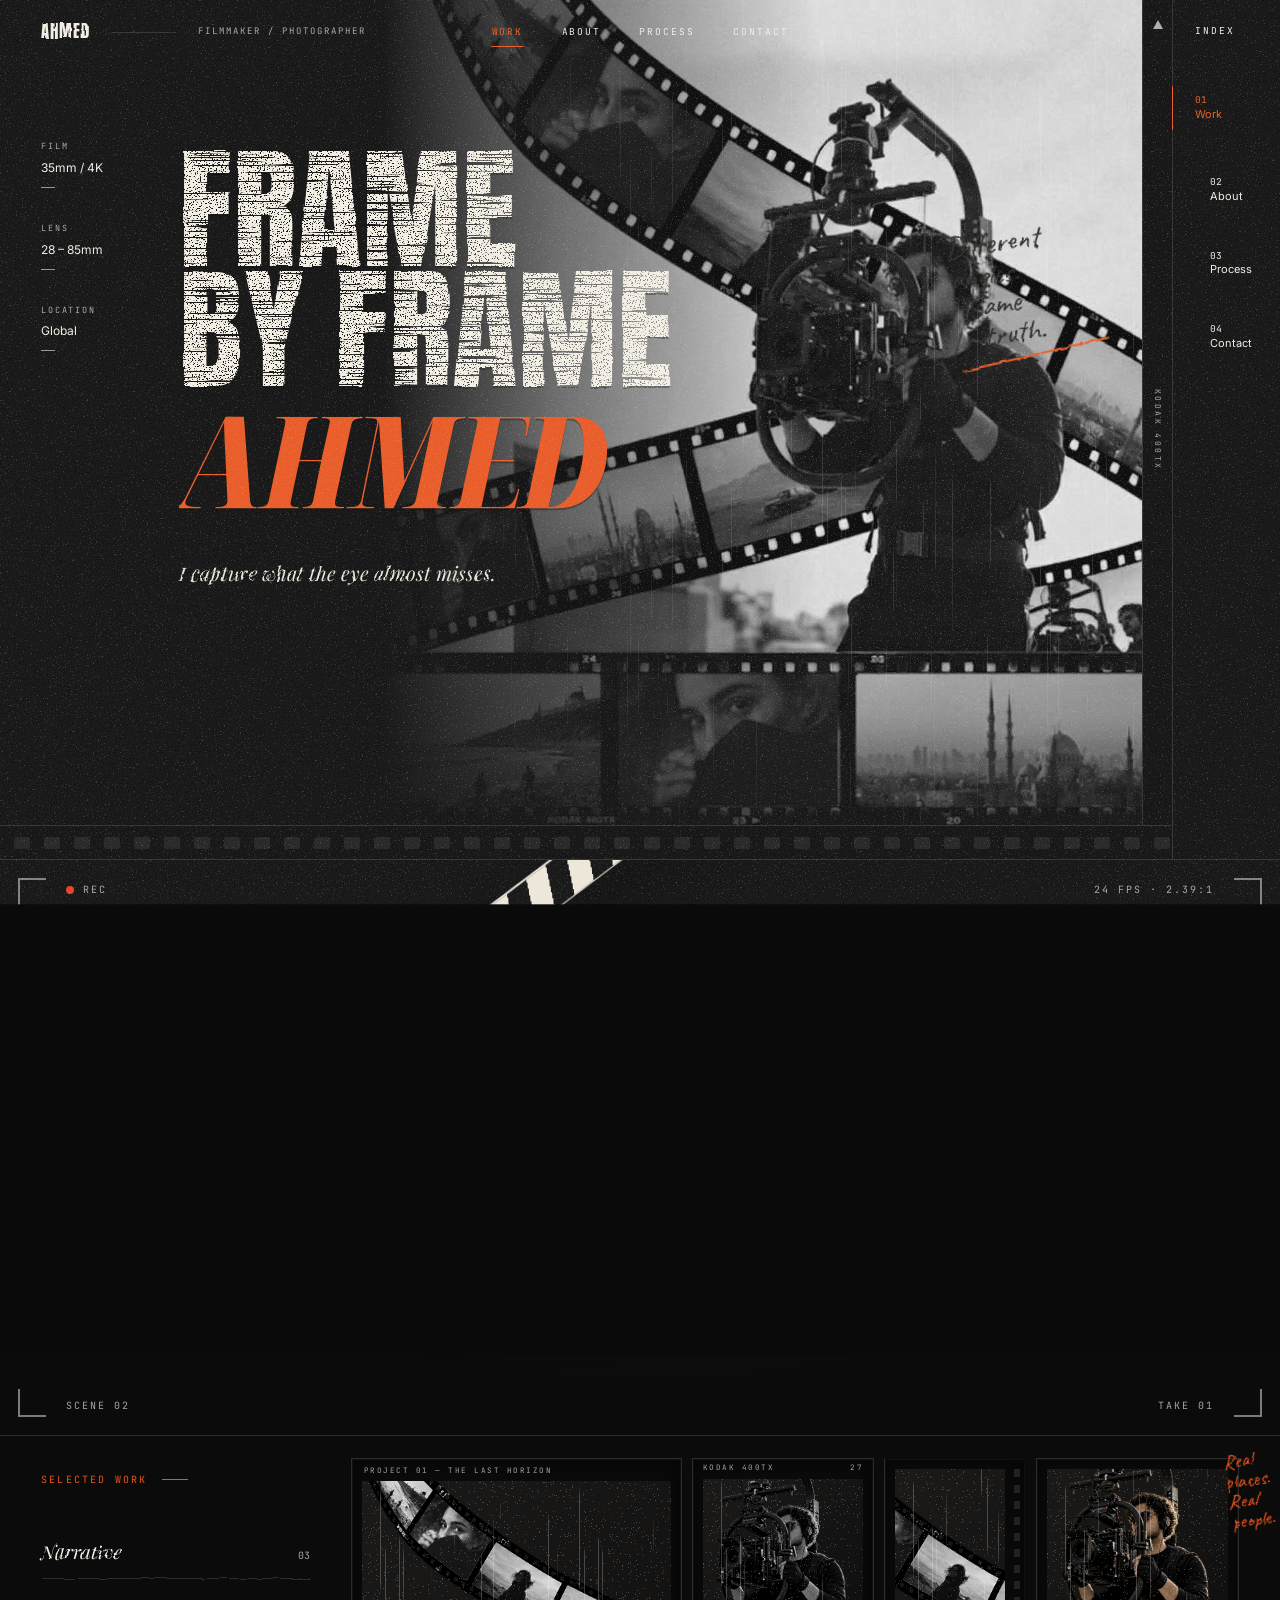
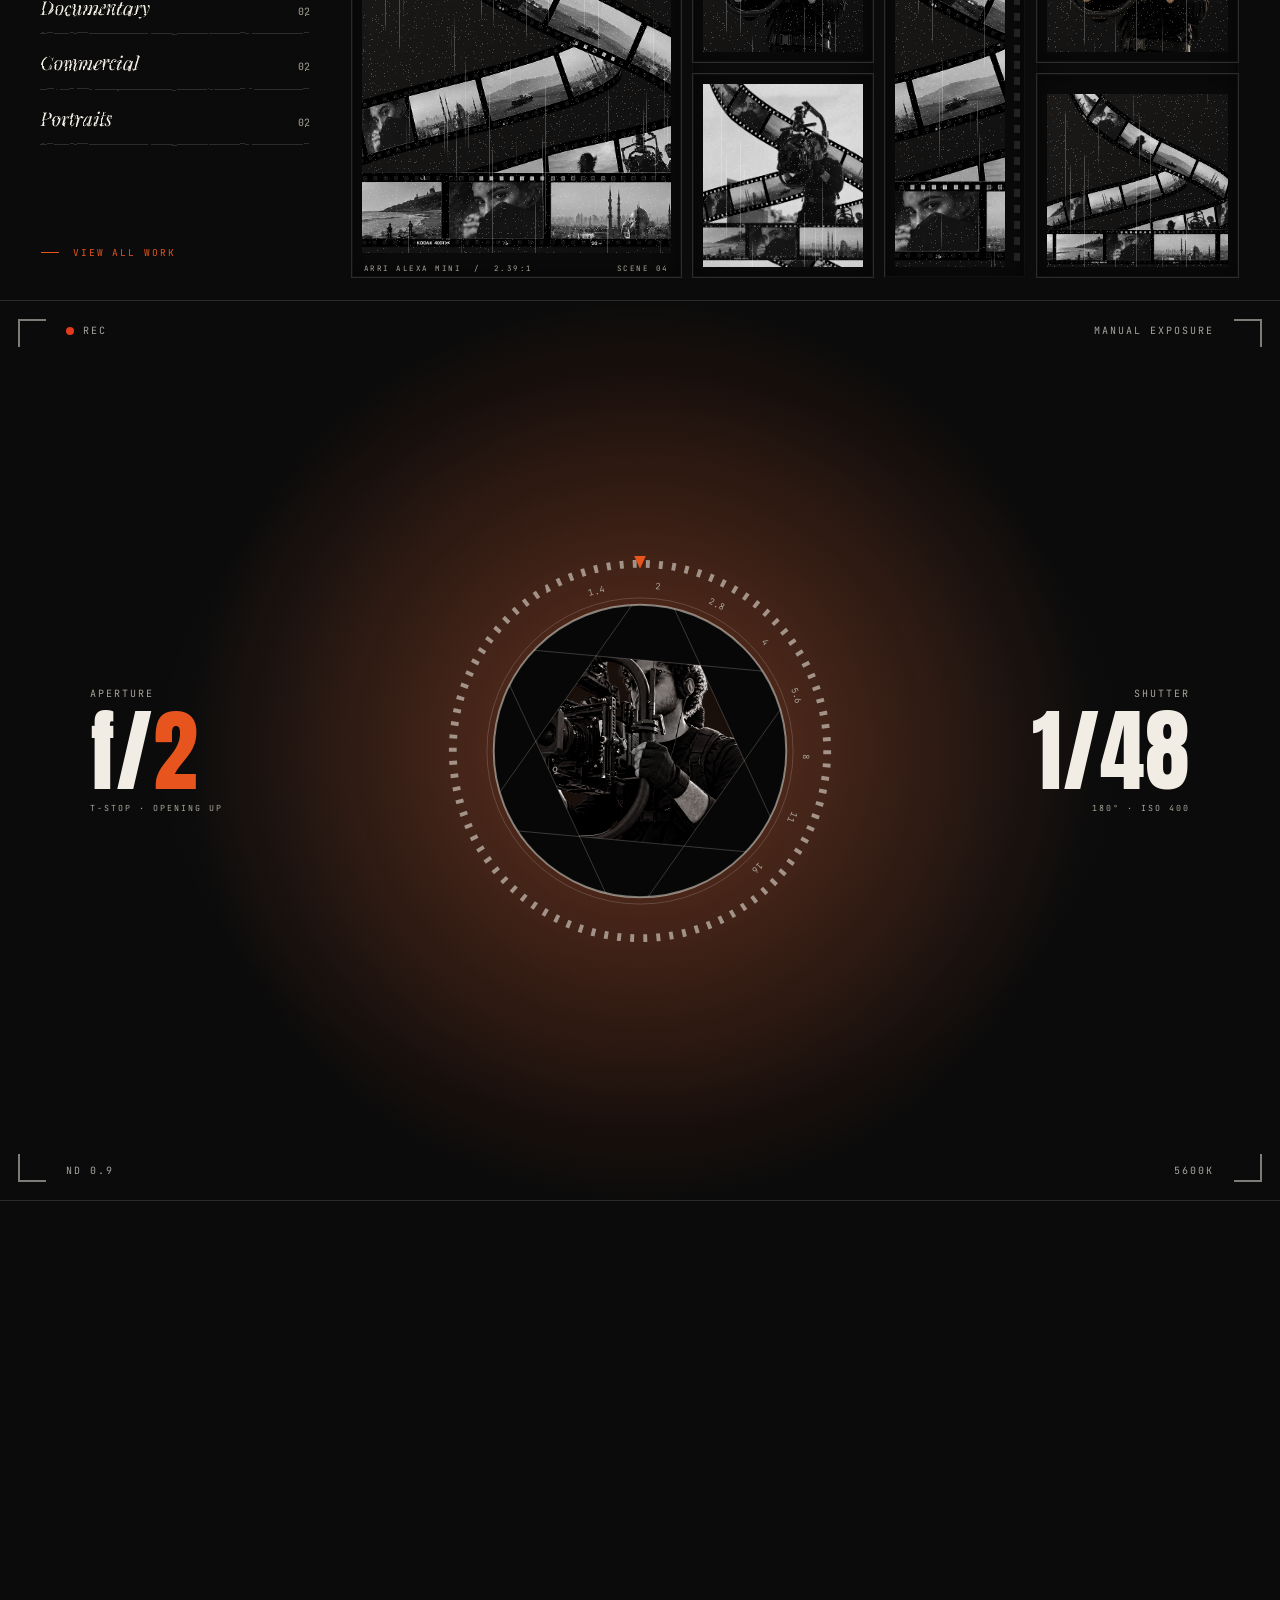
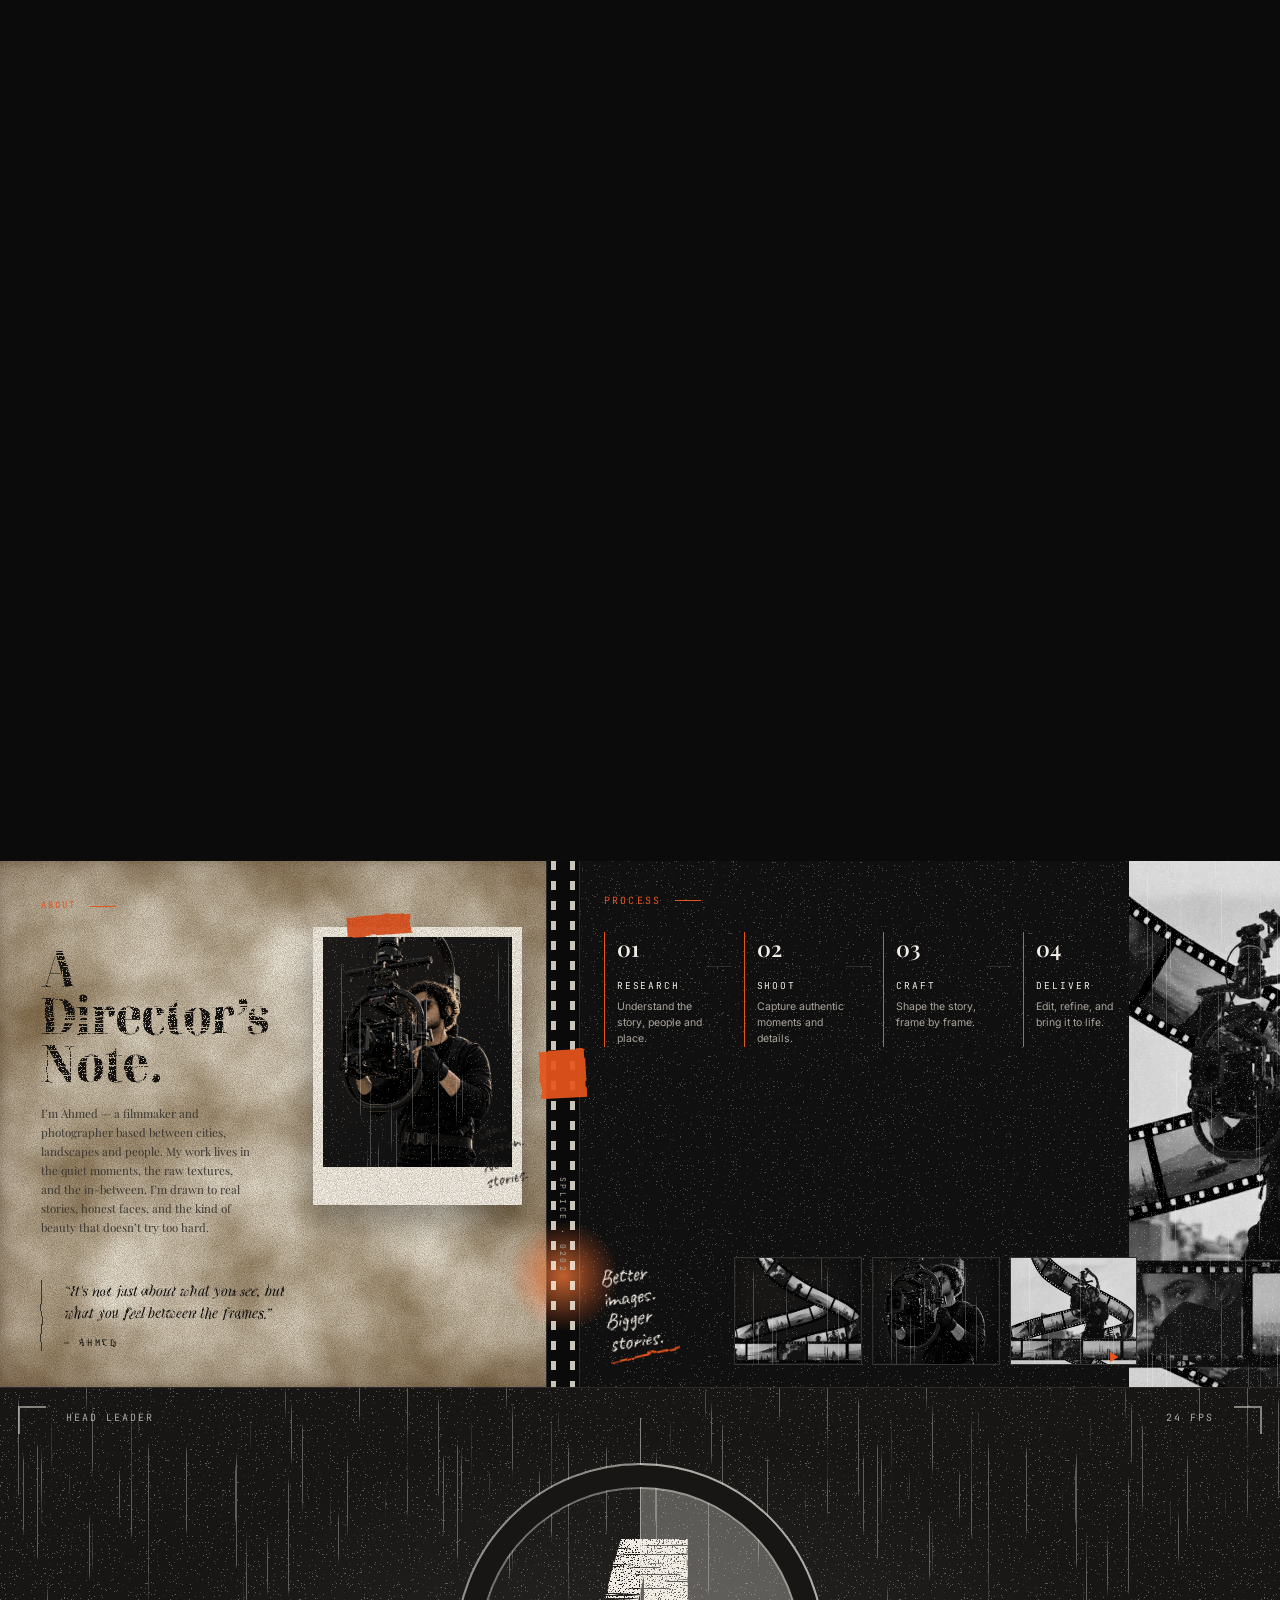
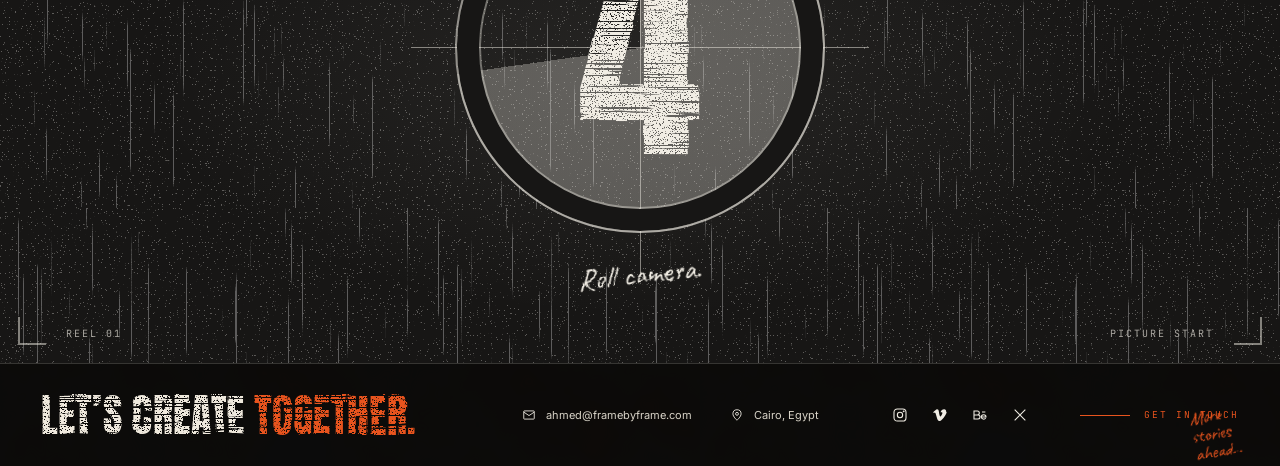
==== commit d4cab77b: "Ensure portfolio images display on mobile Add local image fallbacks for unavailable portfolio assets" ====
--- a/reference.html
+++ b/reference.html
@@ -439,12 +439,15 @@
 }
 @media (max-width:520px){
   .work-list{grid-template-columns:1fr}
-  .frames{grid-template-columns:1fr}
+  .frames{grid-template-columns:minmax(0,1fr);gap:14px}
   .frame.big{aspect-ratio:4/3}
   .frame.tall{aspect-ratio:4/5}
   .frame.r2{grid-template-columns:none}
+  .frame.r2 .sub{aspect-ratio:1.15/1}
   .hero-main{padding-bottom:300px}
   .hero-sub{font-size:15px}
+  .process-foot{grid-template-columns:repeat(2,minmax(0,1fr));gap:12px}
+  .process-foot .thumb:last-child{grid-column:1/-1;aspect-ratio:2/1}
   .cta{grid-template-columns:1fr}
   .get{justify-self:start}
   .social{justify-self:start}
@@ -669,22 +672,22 @@
     <div class="frames">
       <figure class="frame big rv">
         <b><span>Project 01 — The Last Horizon</span></b>
-        <div class="ph" data-file="images/work-1.jpg"><img src="images/work-1.jpg" alt="Project 01"></div>
+        <div class="ph" data-file="images/work-1.jpg"><img src="images/work-1.jpg" data-fallback="images/film-roll.png" alt="Project 01"></div>
         <u><span>ARRI Alexa Mini &nbsp;/&nbsp; 2.39:1</span><span>Scene 04</span></u>
       </figure>
 
       <div class="frame r2 rv">
-        <div class="sub"><b><span>KODAK 400TX</span><span>27</span></b><div class="ph" data-file="images/work-2.jpg"><img src="images/work-2.jpg" alt="Portrait"></div></div>
-        <div class="sub" style="padding-top:10px"><div class="ph" data-file="images/work-3.jpg"><img src="images/work-3.jpg" alt="On set"></div></div>
+        <div class="sub"><b><span>KODAK 400TX</span><span>27</span></b><div class="ph" data-file="images/work-2.jpg"><img src="images/work-2.jpg" data-fallback="images/hero.png" alt="Portrait"></div></div>
+        <div class="sub" style="padding-top:10px"><div class="ph" data-file="images/work-3.jpg"><img src="images/work-3.jpg" data-fallback="images/hero.jpg" alt="On set"></div></div>
       </div>
 
       <figure class="frame tall rv">
-        <div class="ph" data-file="images/work-4.jpg"><img src="images/work-4.jpg" alt="Street"></div>
+        <div class="ph" data-file="images/work-4.jpg"><img src="images/work-4.jpg" data-fallback="images/film-roll.png" alt="Street"></div>
       </figure>
 
       <div class="frame r2 rv">
-        <div class="sub" style="padding-top:10px"><div class="ph has-color" data-file="images/work-5.jpg"><img src="images/work-5.jpg" alt="Desert drive"></div></div>
-        <div class="sub"><b><span></span><span></span></b><div class="ph" data-file="images/work-6.jpg"><img src="images/work-6.jpg" alt="Coast"></div></div>
+        <div class="sub" style="padding-top:10px"><div class="ph has-color" data-file="images/work-5.jpg"><img src="images/work-5.jpg" data-fallback="images/hero.png" alt="Desert drive"></div></div>
+        <div class="sub"><b><span></span><span></span></b><div class="ph" data-file="images/work-6.jpg"><img src="images/work-6.jpg" data-fallback="images/film-roll.png" alt="Coast"></div></div>
       </div>
     </div>
     <div class="hand reel-note">Real<br>places.<br>Real<br>people.</div>
@@ -706,7 +709,7 @@
       </defs>
       <g clip-path="url(#lclip)">
         <rect x="-150" y="-150" width="300" height="300" fill="#150f0c"/>
-        <image id="lphoto" href="https://images.unsplash.com/photo-1620122303020-87ec826cf70d?fm=jpg&amp;q=75&amp;w=1000&amp;auto=format&amp;fit=crop&amp;ixlib=rb-4.1.0" x="-150" y="-150" width="300" height="300" preserveAspectRatio="xMidYMid slice" style="filter:grayscale(1) blur(3px) contrast(1.1)"/>
+        <image id="lphoto" href="images/hero.png" x="-150" y="-150" width="300" height="300" preserveAspectRatio="xMidYMid slice" style="filter:grayscale(1) blur(3px) contrast(1.1)"/>
         <circle r="150" fill="url(#lglow)" opacity=".1" style="mix-blend-mode:soft-light"/>
       </g>
       <path id="blades" fill="#070707" fill-rule="evenodd"/>
@@ -731,7 +734,7 @@
       <p class="body">I’m Ahmed — a filmmaker and photographer based between cities, landscapes and people. My work lives in the quiet moments, the raw textures, and the in-between. I’m drawn to real stories, honest faces, and the kind of beauty that doesn’t try too hard.</p>
     </div>
     <div class="polaroid rv">
-      <div class="ph has-color" data-file="images/about.jpg"><img src="images/about.jpg" alt="Ahmed"></div>
+      <div class="ph has-color" data-file="images/about.jpg"><img src="images/about.jpg" data-fallback="images/hero.png" alt="Ahmed"></div>
       <span class="hand">Same<br>mission.<br>New<br>stories.</span>
     </div>
     <blockquote class="quote">“It’s not just about what you see, but what you feel between the frames.”<cite>— AHMED</cite></blockquote>
@@ -740,7 +743,7 @@
     <div class="seam" aria-hidden="true"><b>Splice · <span class="fr">0001</span></b></div>
 
   <div class="process" id="process" data-section="process">
-    <div class="process-bg ph" data-file="images/process-bg.jpg"><img src="images/process-bg.jpg" alt=""></div>
+    <div class="process-bg ph" data-file="images/process-bg.jpg"><img src="images/process-bg.jpg" data-fallback="images/hero.jpg" alt=""></div>
     <div class="label">Process</div>
     <div class="steps">
       <div class="step"><h4>01</h4><h5>RESEARCH</h5><p>Understand the story, people and place.</p></div>
@@ -750,9 +753,9 @@
     </div>
     <div class="process-foot">
       <span class="hand">Better<br>images.<br>Bigger<br>stories.<i class="underline-hand"></i></span>
-      <div class="thumb ph" data-file="images/process-1.jpg"><img src="images/process-1.jpg" alt=""></div>
-      <div class="thumb ph" data-file="images/process-2.jpg"><img src="images/process-2.jpg" alt=""></div>
-      <div class="thumb ph" data-file="images/process-3.jpg"><img src="images/process-3.jpg" alt=""></div>
+      <div class="thumb ph" data-file="images/process-1.jpg"><img src="images/process-1.jpg" data-fallback="images/film-roll.png" alt=""></div>
+      <div class="thumb ph" data-file="images/process-2.jpg"><img src="images/process-2.jpg" data-fallback="images/hero.png" alt=""></div>
+      <div class="thumb ph" data-file="images/process-3.jpg"><img src="images/process-3.jpg" data-fallback="images/hero.jpg" alt=""></div>
     </div>
     <span class="arrow-r">▶</span>
   </div>
@@ -791,7 +794,17 @@
   const box=img.parentElement;
   const ok=()=>box.classList.add('loaded');
   img.addEventListener('load',ok);
-  img.addEventListener('error',()=>{img.style.display='none'});
+  img.addEventListener('error',()=>{
+    const fallback=img.dataset.fallback;
+    if(fallback&&!img.dataset.fallbackTried){
+      img.dataset.fallbackTried='true';
+      img.src=fallback;
+      img.alt=img.alt?'Cinematic portfolio image':'';
+      return;
+    }
+    console.error(`Unable to load portfolio image: ${img.src}`);
+    img.style.display='none';
+  });
   if(img.complete&&img.naturalWidth)ok();
 });
 
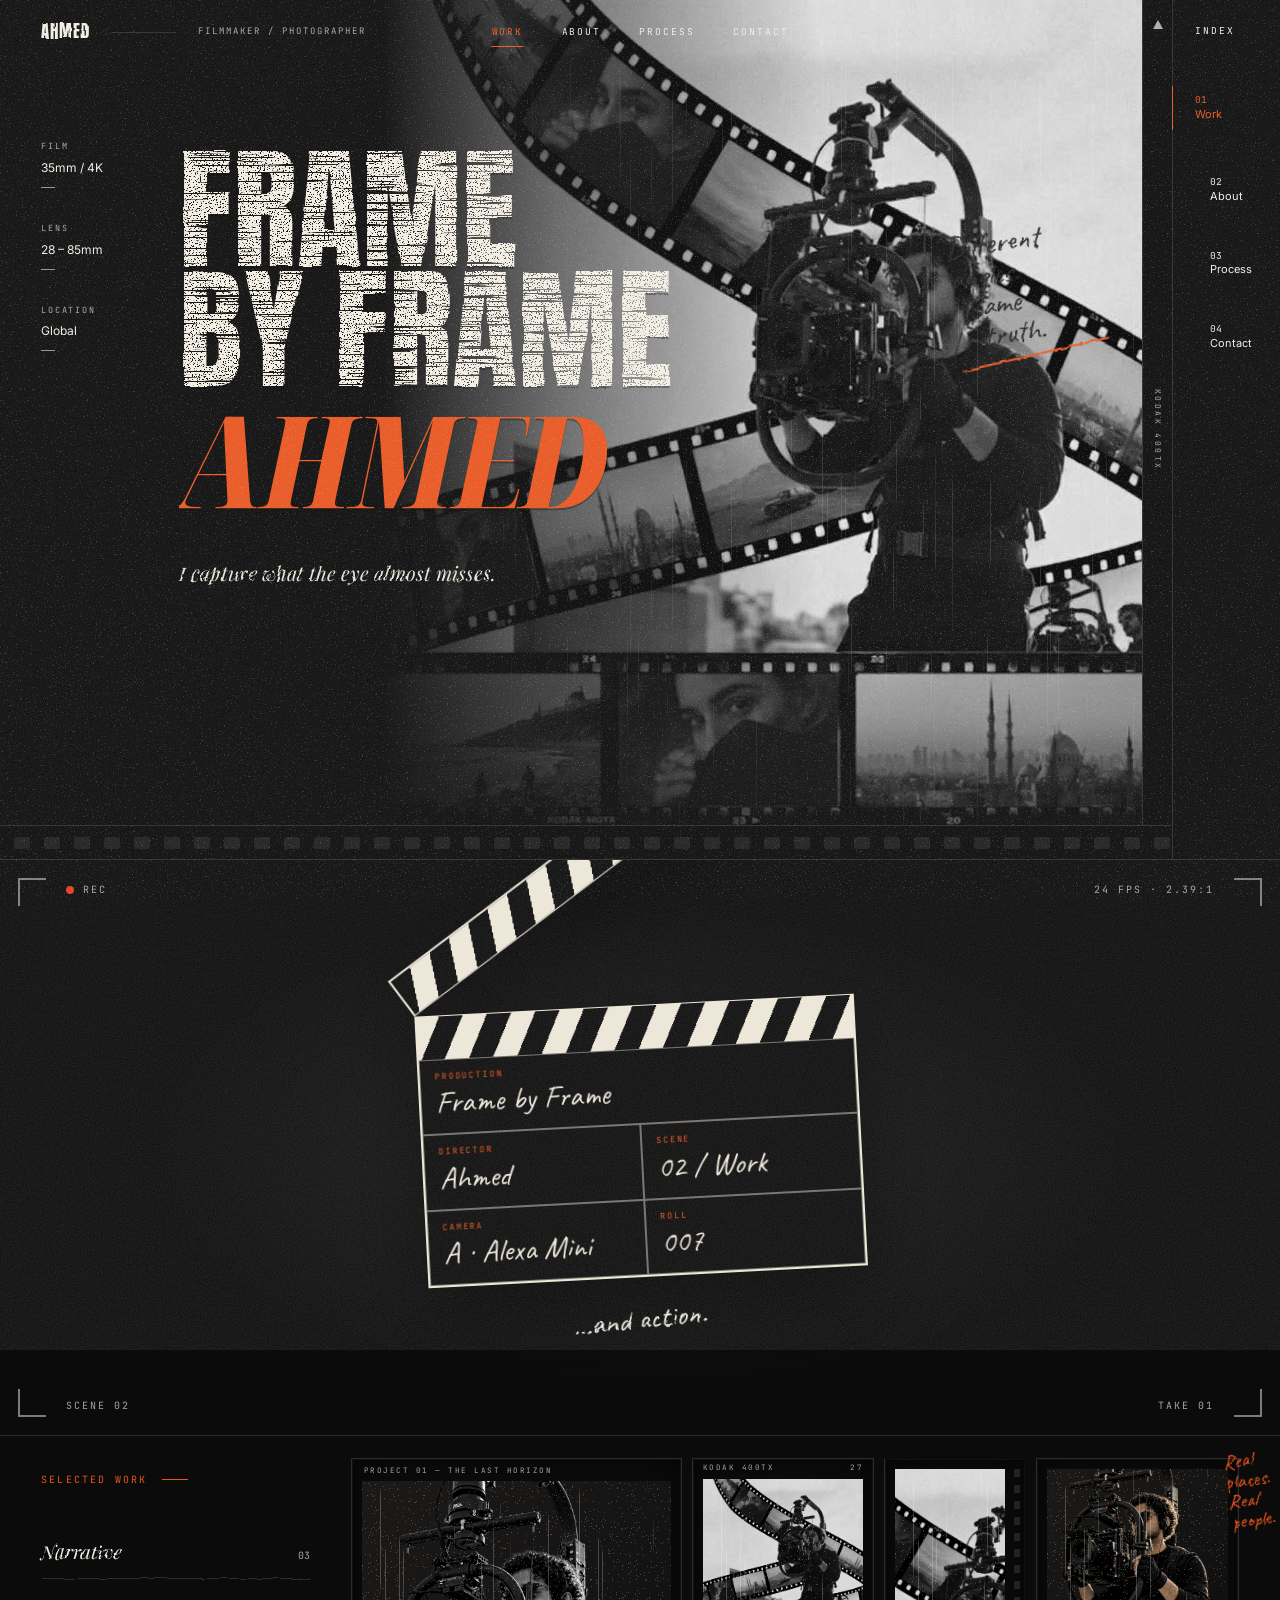
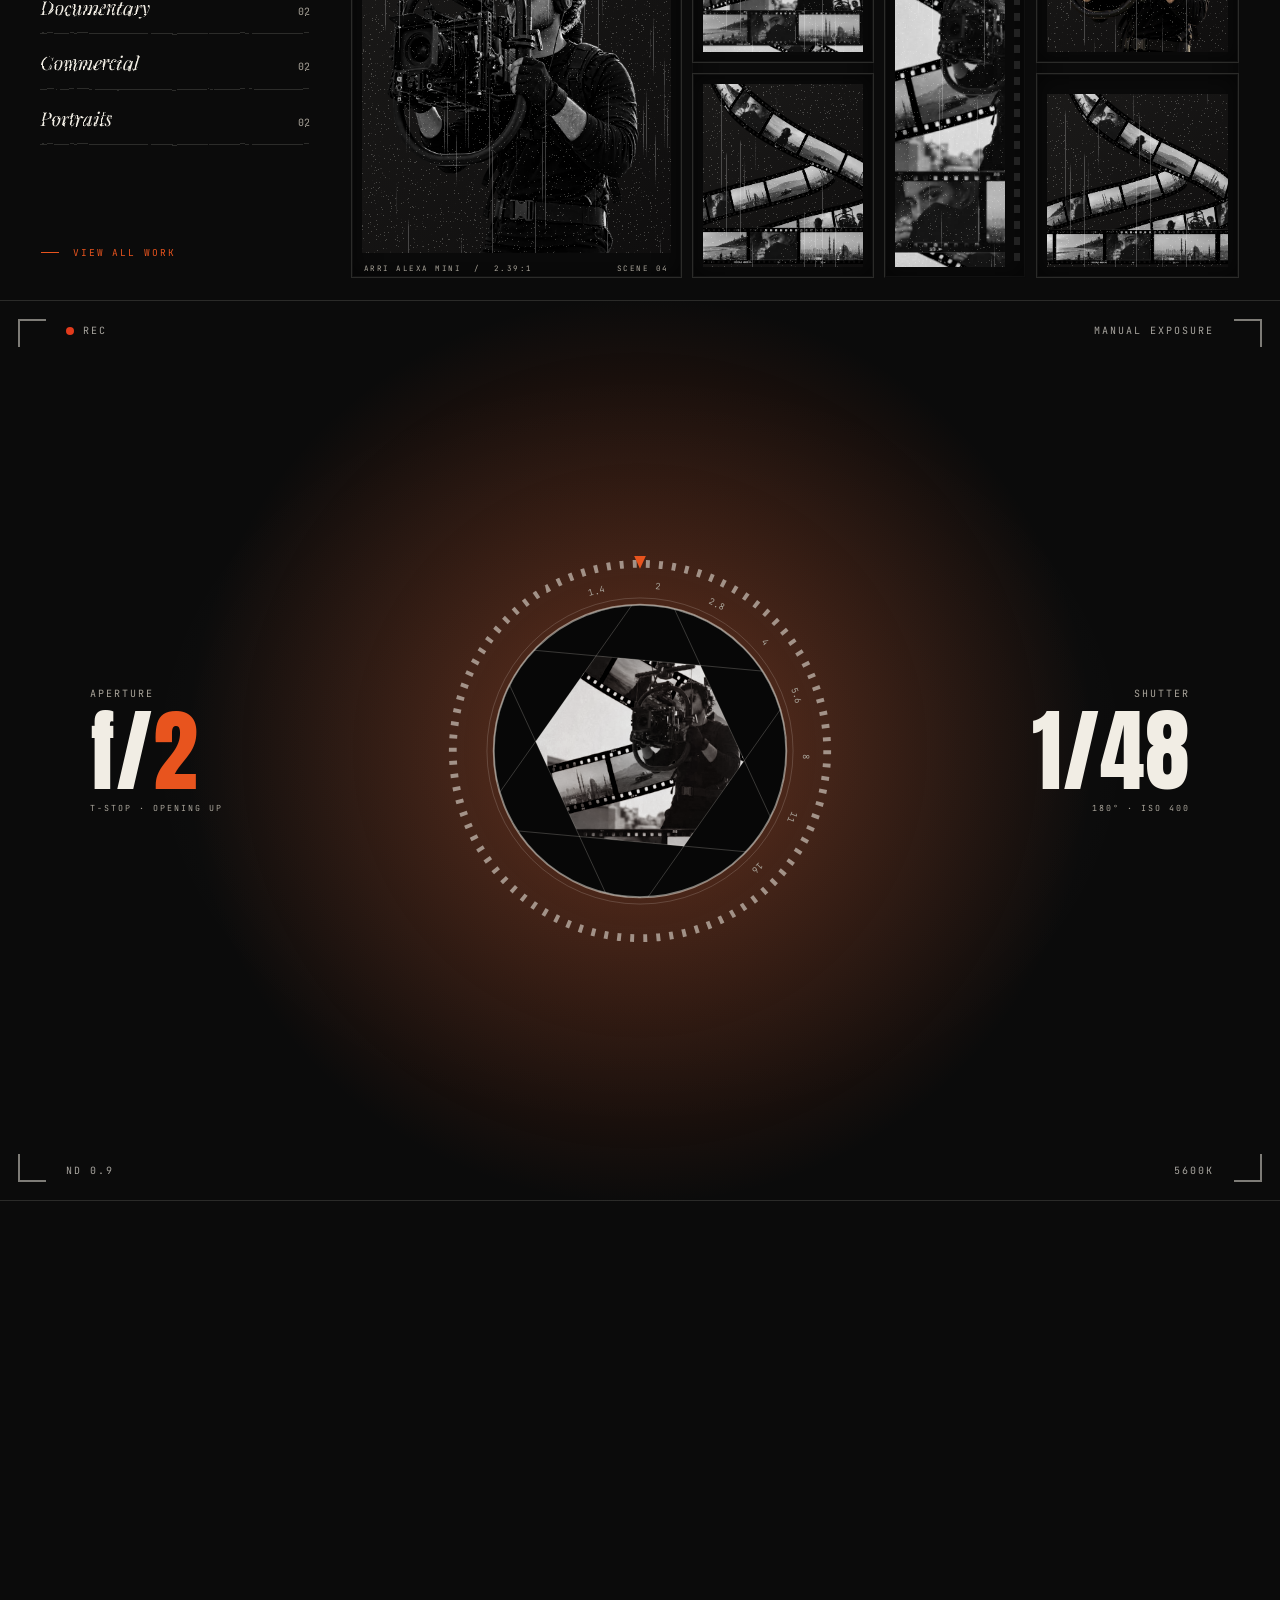
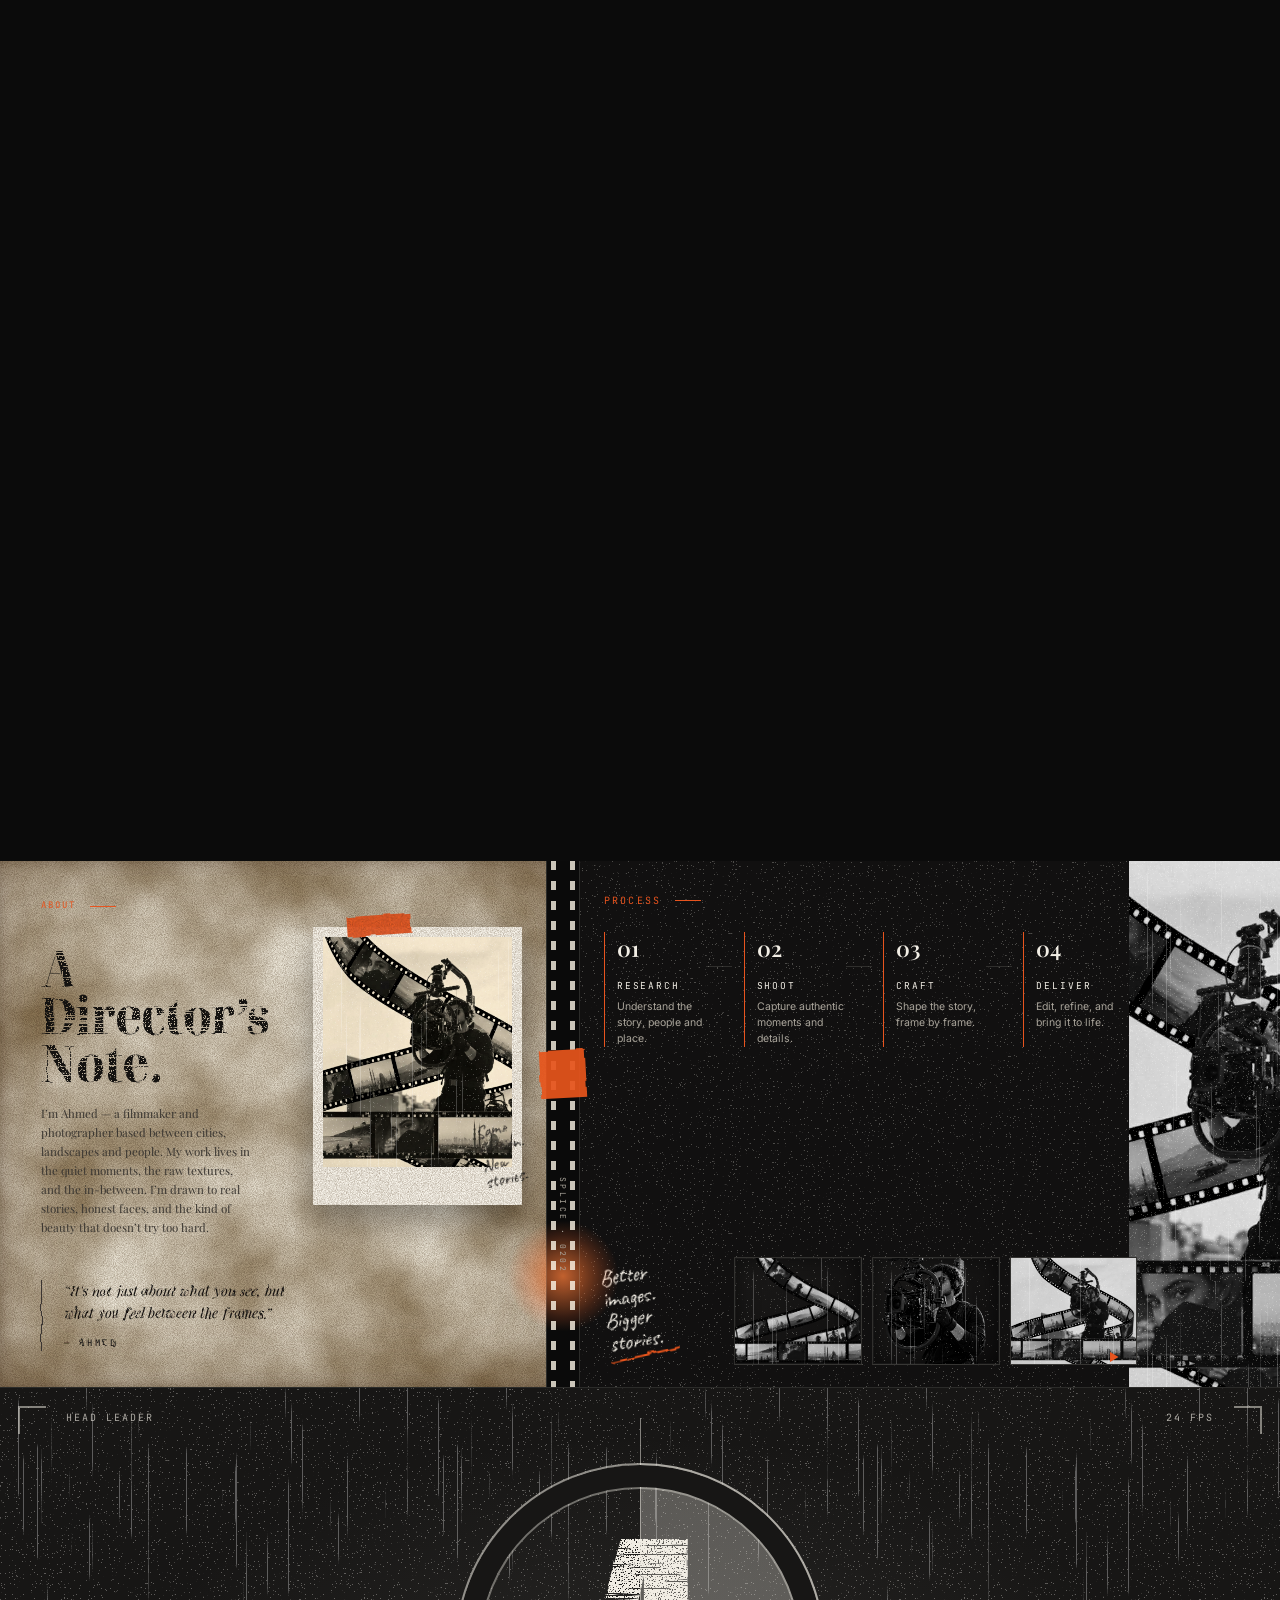
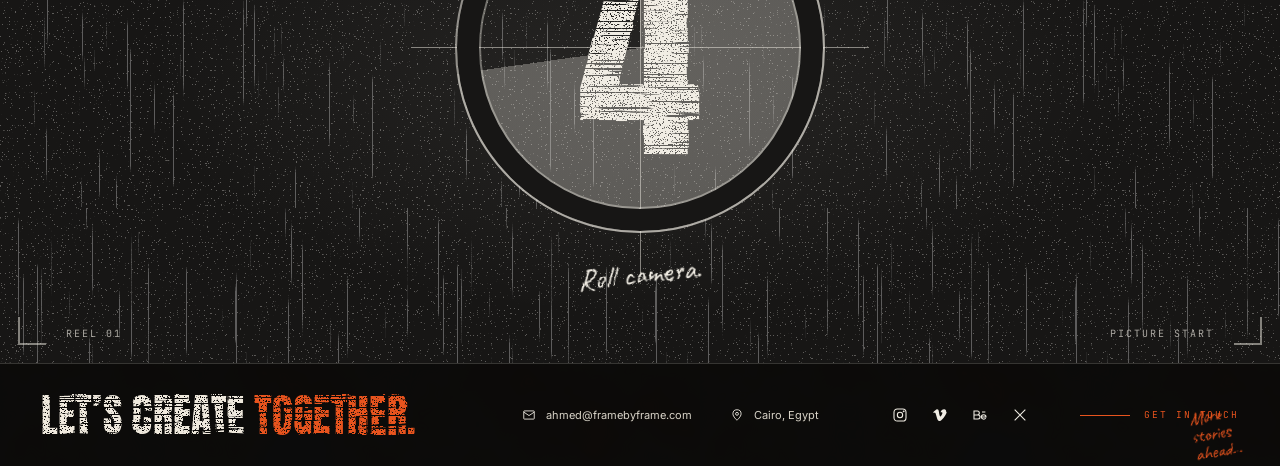
==== commit 895d84d4: "Fix portfolio image fallbacks and mobile gallery Co-authored-by: Copilot <223556219+Copilot@users.no" ====
--- a/reference.html
+++ b/reference.html
@@ -439,15 +439,14 @@
 }
 @media (max-width:520px){
   .work-list{grid-template-columns:1fr}
-  .frames{grid-template-columns:minmax(0,1fr);gap:14px}
-  .frame.big{aspect-ratio:4/3}
+  .frames{grid-template-columns:repeat(2,minmax(0,1fr));gap:12px}
+  .frame.big{grid-column:1/-1;aspect-ratio:16/10}
   .frame.tall{aspect-ratio:4/5}
-  .frame.r2{grid-template-columns:none}
-  .frame.r2 .sub{aspect-ratio:1.15/1}
+  .frame.r2{grid-column:1/-1;grid-template-columns:repeat(2,minmax(0,1fr));grid-template-rows:none}
+  .frame.r2 .sub{aspect-ratio:4/3;min-width:0}
   .hero-main{padding-bottom:300px}
   .hero-sub{font-size:15px}
-  .process-foot{grid-template-columns:repeat(2,minmax(0,1fr));gap:12px}
-  .process-foot .thumb:last-child{grid-column:1/-1;aspect-ratio:2/1}
+  .process-foot{grid-template-columns:repeat(3,minmax(0,1fr));gap:8px}
   .cta{grid-template-columns:1fr}
   .get{justify-self:start}
   .social{justify-self:start}
@@ -672,22 +671,22 @@
     <div class="frames">
       <figure class="frame big rv">
         <b><span>Project 01 — The Last Horizon</span></b>
-        <div class="ph" data-file="images/work-1.jpg"><img src="images/work-1.jpg" data-fallback="images/film-roll.png" alt="Project 01"></div>
+        <div class="ph" data-file="images/work-1.jpg"><img src="images/work-1.jpg" data-fallback="images/hero.png" data-fallback-alt="Cinematic filmstrip montage" alt="Project 01"></div>
         <u><span>ARRI Alexa Mini &nbsp;/&nbsp; 2.39:1</span><span>Scene 04</span></u>
       </figure>
 
       <div class="frame r2 rv">
-        <div class="sub"><b><span>KODAK 400TX</span><span>27</span></b><div class="ph" data-file="images/work-2.jpg"><img src="images/work-2.jpg" data-fallback="images/hero.png" alt="Portrait"></div></div>
-        <div class="sub" style="padding-top:10px"><div class="ph" data-file="images/work-3.jpg"><img src="images/work-3.jpg" data-fallback="images/hero.jpg" alt="On set"></div></div>
+        <div class="sub"><b><span>KODAK 400TX</span><span>27</span></b><div class="ph" data-file="images/work-2.jpg"><img src="images/work-2.jpg" data-fallback="images/hero.jpg" data-fallback-alt="Ahmed operating a camera" alt="Portrait"></div></div>
+        <div class="sub" style="padding-top:10px"><div class="ph" data-file="images/work-3.jpg"><img src="images/work-3.jpg" data-fallback="images/film-roll.png" data-fallback-alt="Cinematic filmstrip montage" alt="On set"></div></div>
       </div>
 
       <figure class="frame tall rv">
-        <div class="ph" data-file="images/work-4.jpg"><img src="images/work-4.jpg" data-fallback="images/film-roll.png" alt="Street"></div>
+        <div class="ph" data-file="images/work-4.jpg"><img src="images/work-4.jpg" data-fallback="images/hero.jpg" data-fallback-alt="Ahmed operating a camera" alt="Street"></div>
       </figure>
 
       <div class="frame r2 rv">
-        <div class="sub" style="padding-top:10px"><div class="ph has-color" data-file="images/work-5.jpg"><img src="images/work-5.jpg" data-fallback="images/hero.png" alt="Desert drive"></div></div>
-        <div class="sub"><b><span></span><span></span></b><div class="ph" data-file="images/work-6.jpg"><img src="images/work-6.jpg" data-fallback="images/film-roll.png" alt="Coast"></div></div>
+        <div class="sub" style="padding-top:10px"><div class="ph has-color" data-file="images/work-5.jpg"><img src="images/work-5.jpg" data-fallback="images/hero.png" data-fallback-alt="Cinematic filmstrip montage" alt="Desert drive"></div></div>
+        <div class="sub"><b><span></span><span></span></b><div class="ph" data-file="images/work-6.jpg"><img src="images/work-6.jpg" data-fallback="images/film-roll.png" data-fallback-alt="Cinematic filmstrip montage" alt="Coast"></div></div>
       </div>
     </div>
     <div class="hand reel-note">Real<br>places.<br>Real<br>people.</div>
@@ -709,7 +708,7 @@
       </defs>
       <g clip-path="url(#lclip)">
         <rect x="-150" y="-150" width="300" height="300" fill="#150f0c"/>
-        <image id="lphoto" href="images/hero.png" x="-150" y="-150" width="300" height="300" preserveAspectRatio="xMidYMid slice" style="filter:grayscale(1) blur(3px) contrast(1.1)"/>
+        <image id="lphoto" href="https://images.unsplash.com/photo-1620122303020-87ec826cf70d?fm=jpg&amp;q=75&amp;w=1000&amp;auto=format&amp;fit=crop&amp;ixlib=rb-4.1.0" x="-150" y="-150" width="300" height="300" preserveAspectRatio="xMidYMid slice" style="filter:grayscale(1) blur(3px) contrast(1.1)"/>
         <circle r="150" fill="url(#lglow)" opacity=".1" style="mix-blend-mode:soft-light"/>
       </g>
       <path id="blades" fill="#070707" fill-rule="evenodd"/>
@@ -734,7 +733,7 @@
       <p class="body">I’m Ahmed — a filmmaker and photographer based between cities, landscapes and people. My work lives in the quiet moments, the raw textures, and the in-between. I’m drawn to real stories, honest faces, and the kind of beauty that doesn’t try too hard.</p>
     </div>
     <div class="polaroid rv">
-      <div class="ph has-color" data-file="images/about.jpg"><img src="images/about.jpg" data-fallback="images/hero.png" alt="Ahmed"></div>
+      <div class="ph has-color" data-file="images/about.jpg"><img src="images/about.jpg" data-fallback="images/hero.jpg" data-fallback-alt="Ahmed operating a camera" alt="Ahmed"></div>
       <span class="hand">Same<br>mission.<br>New<br>stories.</span>
     </div>
     <blockquote class="quote">“It’s not just about what you see, but what you feel between the frames.”<cite>— AHMED</cite></blockquote>
@@ -799,7 +798,7 @@
     if(fallback&&!img.dataset.fallbackTried){
       img.dataset.fallbackTried='true';
       img.src=fallback;
-      img.alt=img.alt?'Cinematic portfolio image':'';
+      img.alt=img.dataset.fallbackAlt||img.alt;
       return;
     }
     console.error(`Unable to load portfolio image: ${img.src}`);
@@ -807,6 +806,8 @@
   });
   if(img.complete&&img.naturalWidth)ok();
 });
+const aperturePhoto=document.getElementById('lphoto');
+aperturePhoto.addEventListener('error',()=>aperturePhoto.setAttribute('href','images/hero.jpg'),{once:true});
 
 /* mobile menu */
 const burger=document.getElementById('burger'),nav=document.getElementById('nav');
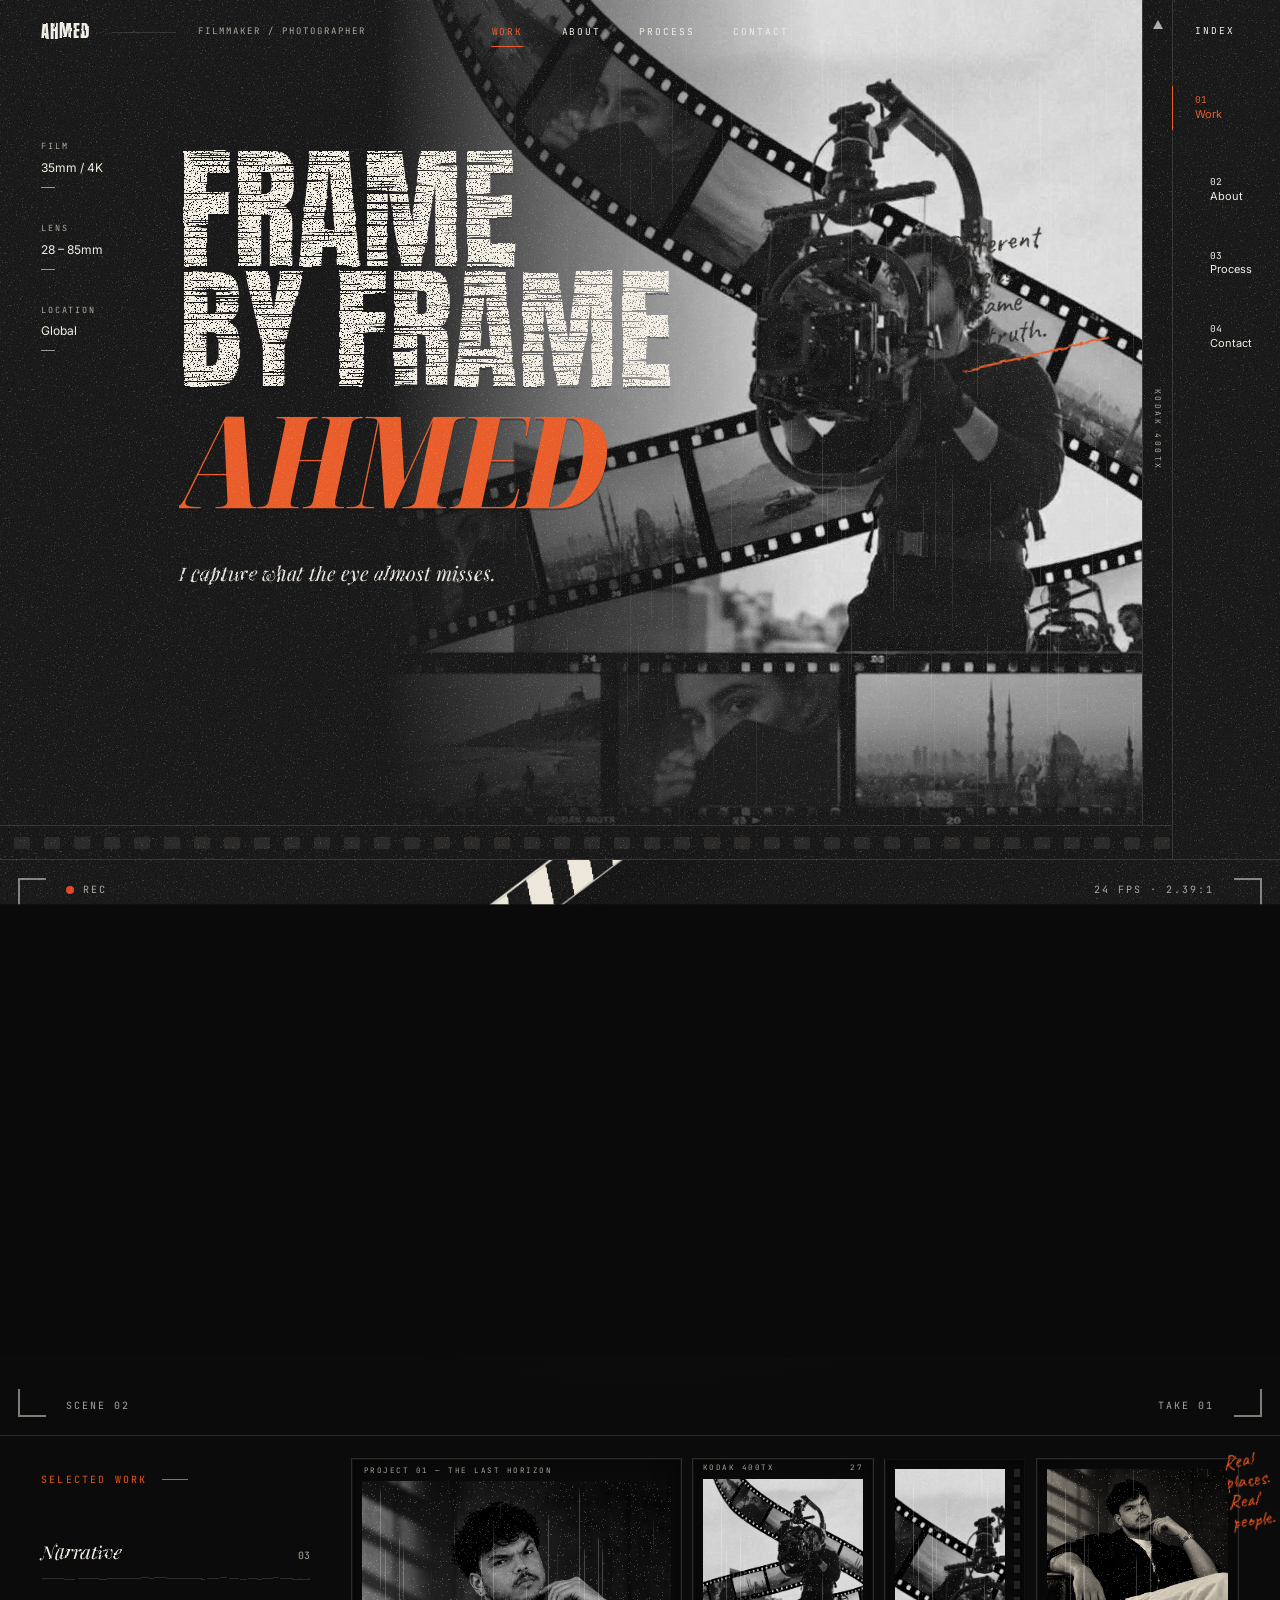
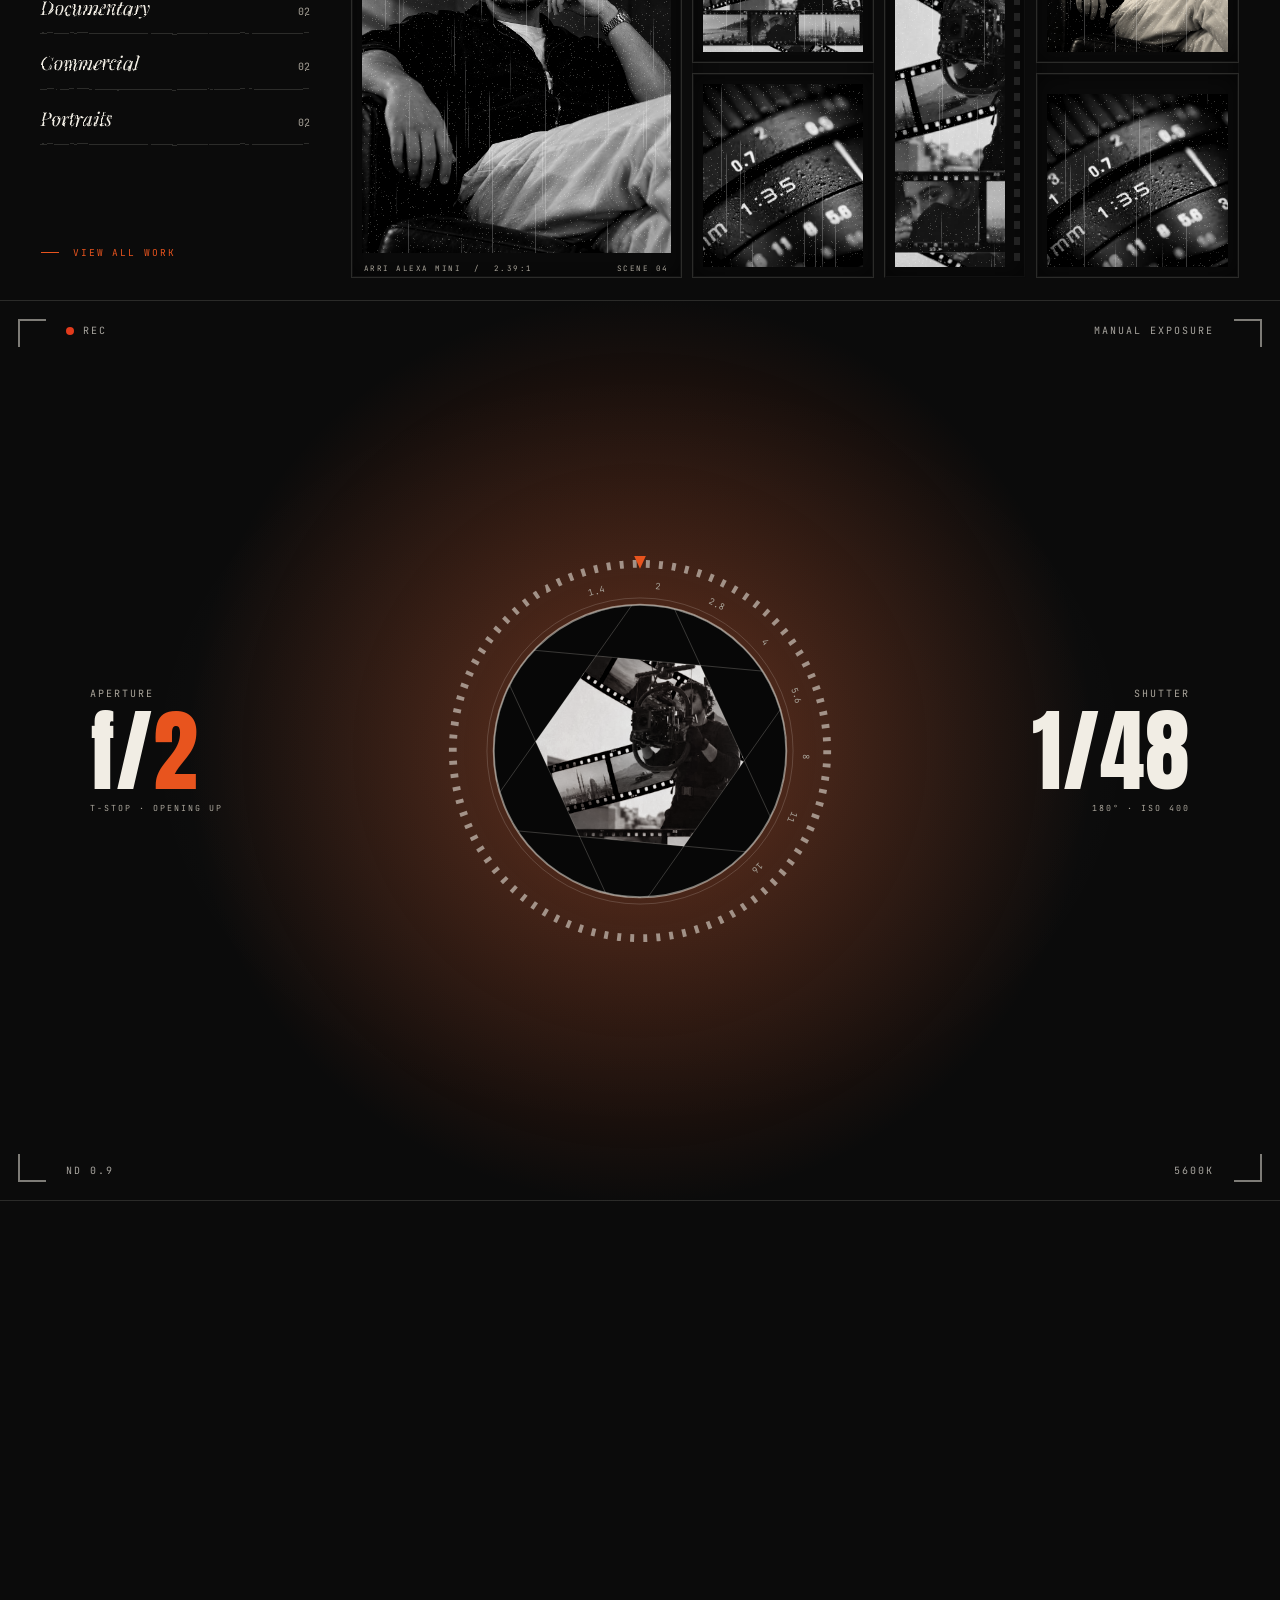
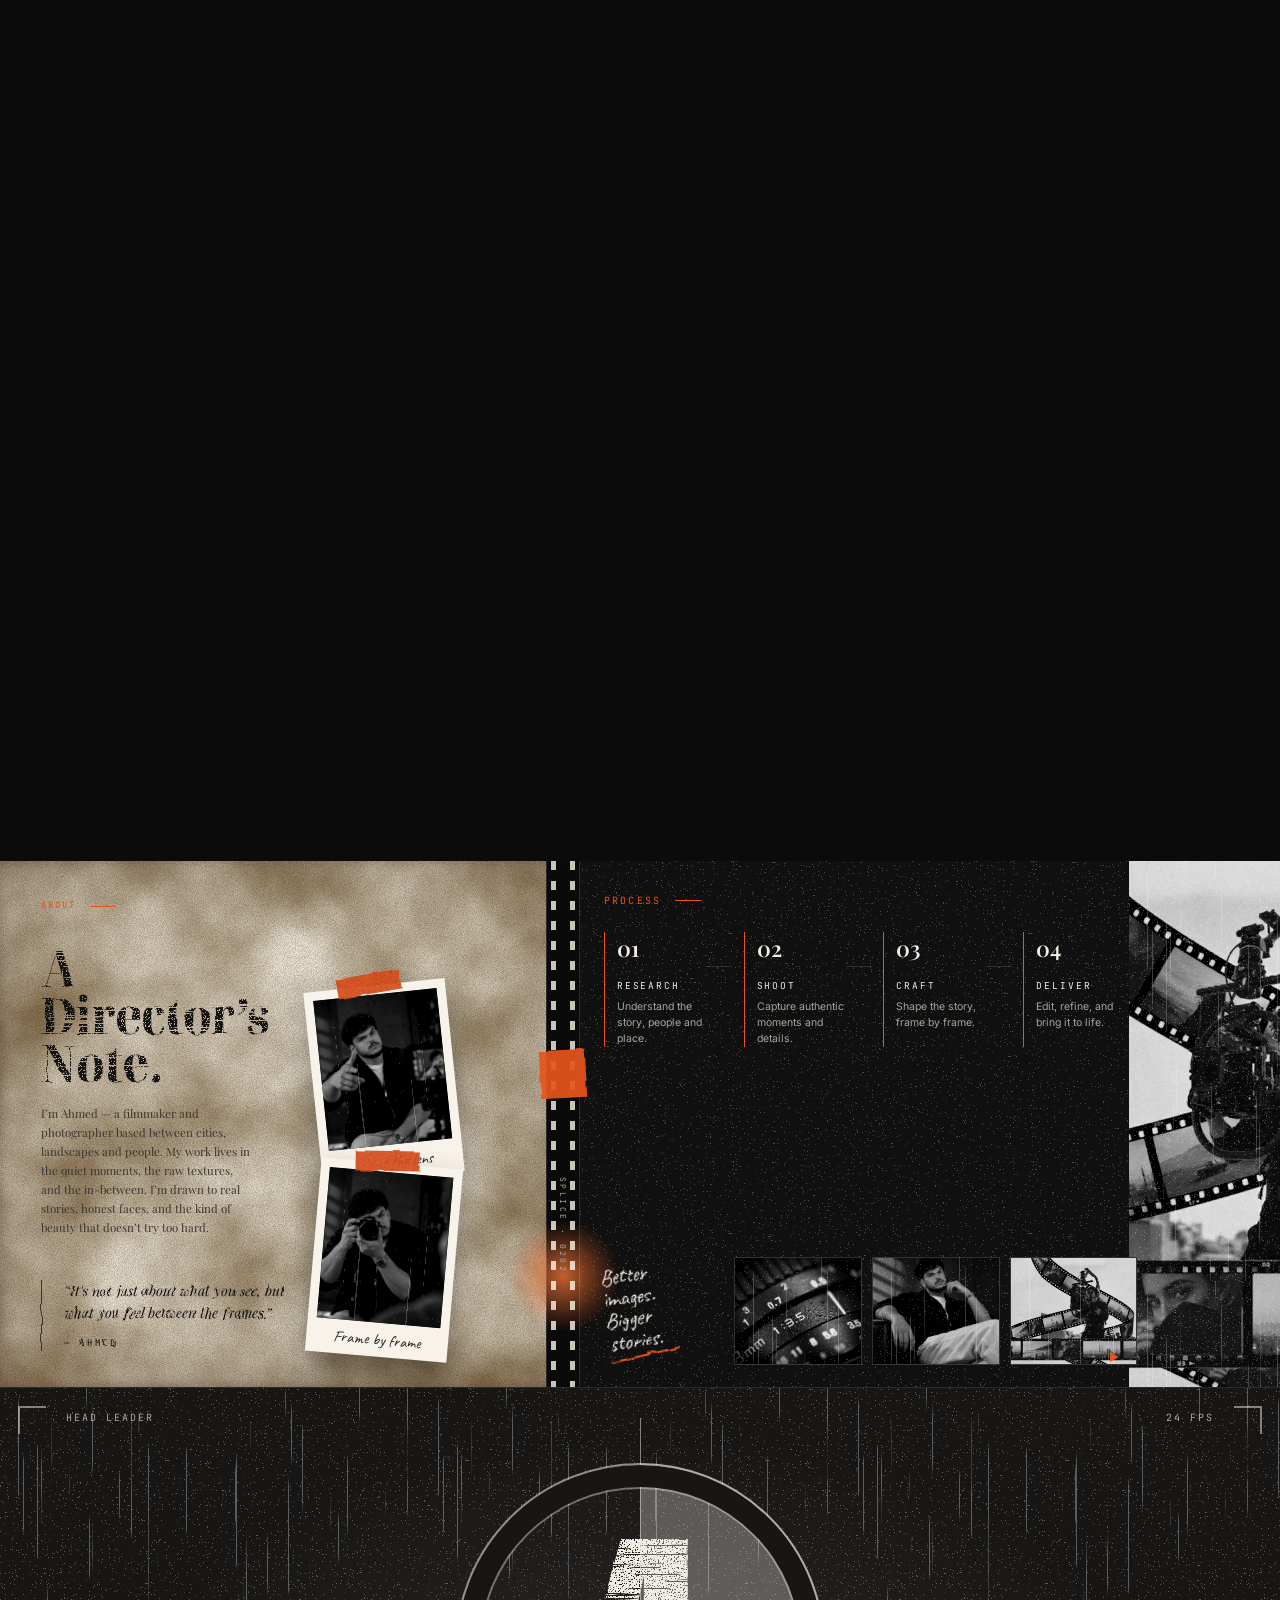
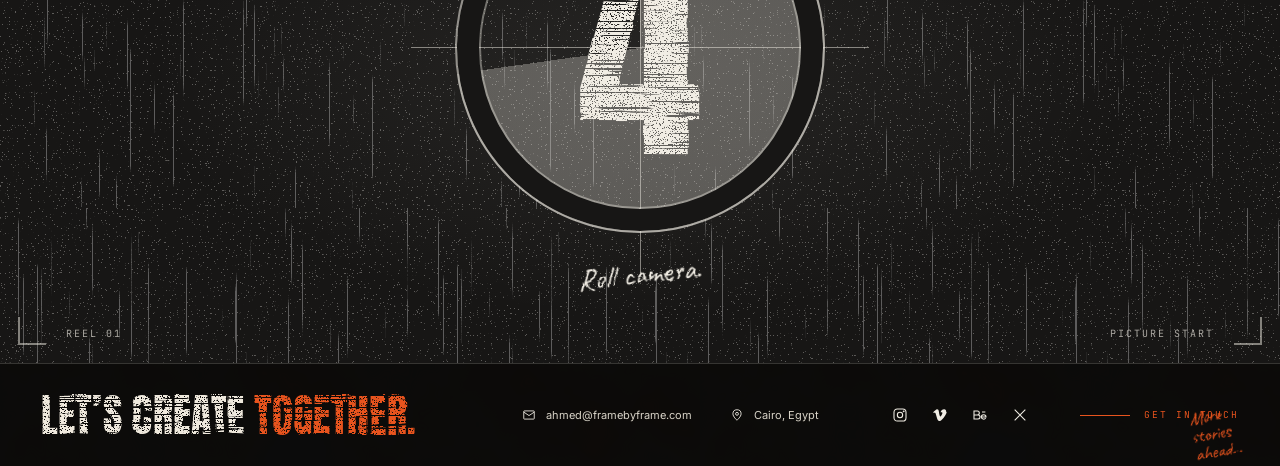
==== commit 1c10b9bf: "Update Ahmed Muhajab portfolio" ====
--- a/reference.html
+++ b/reference.html
@@ -168,10 +168,13 @@
 .about p.body{font-family:var(--f-display);font-size:11.5px;line-height:1.65;color:#3a3631;max-width:30ch}
 .quote{grid-column:1;margin-top:22px;border-left:1px solid #3a3631;padding-left:22px;font-family:var(--f-display);font-style:italic;font-size:14px;line-height:1.55;max-width:300px;position:relative}
 .quote cite{display:block;margin-top:14px;font-style:normal;font-family:var(--f-mono);font-size:9px;letter-spacing:.3em}
-.polaroid{grid-column:2;grid-row:2/4;align-self:start;justify-self:center;position:relative;background:#f7f3ea;padding:10px 10px 38px;box-shadow:0 14px 30px rgba(0,0,0,.35);transform:rotate(3deg);width:min(100%,250px);margin-top:-6px}
-.polaroid .ph{aspect-ratio:1/1.22}
+.about-photos{grid-column:2;grid-row:2/4;align-self:center;justify-self:center;position:relative;width:min(100%,290px);height:330px}
+.about-photos .polaroid{position:absolute;background:#f7f3ea;padding:9px 9px 34px;box-shadow:0 14px 30px rgba(0,0,0,.35);width:68%}
+.about-photos .polaroid:first-child{top:8px;left:0;transform:rotate(-6deg)}
+.about-photos .polaroid:last-child{right:0;bottom:8px;transform:rotate(5deg)}
+.about-photos .ph{aspect-ratio:1/1.22}
+.about-photo-caption{position:absolute;bottom:9px;left:8px;right:8px;text-align:center;font-family:var(--f-hand);font-size:16px;line-height:1;color:#2a2724}
 .polaroid::before{content:"";position:absolute;left:34px;top:-12px;width:64px;height:20px;background:var(--accent);opacity:.92;transform:rotate(-4deg);z-index:3}
-.polaroid .hand{position:absolute;right:-26px;bottom:20px;font-size:17px;color:#2a2724;transform:rotate(-12deg);text-align:left;width:68px}
 
 .process{position:relative;background:var(--bg-2);padding:clamp(24px,3vw,32px) var(--pad) 22px;display:grid;grid-template-columns:1fr;grid-template-rows:auto auto 1fr;gap:18px;overflow:hidden;min-width:0}
 .process-bg{position:absolute;top:0;bottom:0;right:0;width:21%;z-index:0}
@@ -427,7 +430,11 @@
   .nav a{font-size:14px}
   .about{grid-template-columns:1fr}
   .about p.body{max-width:46ch}
-  .polaroid{grid-column:1;grid-row:auto;justify-self:center;margin:28px 0 0;width:min(78%,260px)}
+  .about-photos{grid-column:1;grid-row:auto;width:100%;height:auto;display:grid;grid-template-columns:repeat(2,minmax(0,1fr));gap:14px;margin:28px 0 0}
+  .about-photos .polaroid{position:relative;inset:auto;width:100%;padding:8px 8px 34px}
+  .about-photos .polaroid:first-child{transform:rotate(-3deg)}
+  .about-photos .polaroid:last-child{transform:rotate(3deg)}
+  .about-photo-caption{font-size:clamp(13px,4vw,17px)}
   .quote{grid-column:1}
   .steps{grid-template-columns:1fr 1fr;padding-right:0;gap:28px 20px}
   .step::after{display:none}
@@ -732,9 +739,15 @@
       <h2>A Director’s<br>Note.</h2>
       <p class="body">I’m Ahmed — a filmmaker and photographer based between cities, landscapes and people. My work lives in the quiet moments, the raw textures, and the in-between. I’m drawn to real stories, honest faces, and the kind of beauty that doesn’t try too hard.</p>
     </div>
-    <div class="polaroid rv">
-      <div class="ph has-color" data-file="images/about.jpg"><img src="images/about.jpg" data-fallback="images/hero.jpg" data-fallback-alt="Ahmed operating a camera" alt="Ahmed"></div>
-      <span class="hand">Same<br>mission.<br>New<br>stories.</span>
+    <div class="about-photos rv" aria-label="Portraits of Ahmed">
+      <figure class="polaroid">
+        <div class="ph"><img src="images/about.png" alt="Ahmed in a filmmaker portrait"></div>
+        <figcaption class="about-photo-caption">Behind the lens</figcaption>
+      </figure>
+      <figure class="polaroid">
+        <div class="ph"><img src="images/about2.png" alt="Ahmed holding his camera"></div>
+        <figcaption class="about-photo-caption">Frame by frame</figcaption>
+      </figure>
     </div>
     <blockquote class="quote">“It’s not just about what you see, but what you feel between the frames.”<cite>— AHMED</cite></blockquote>
   </div>
